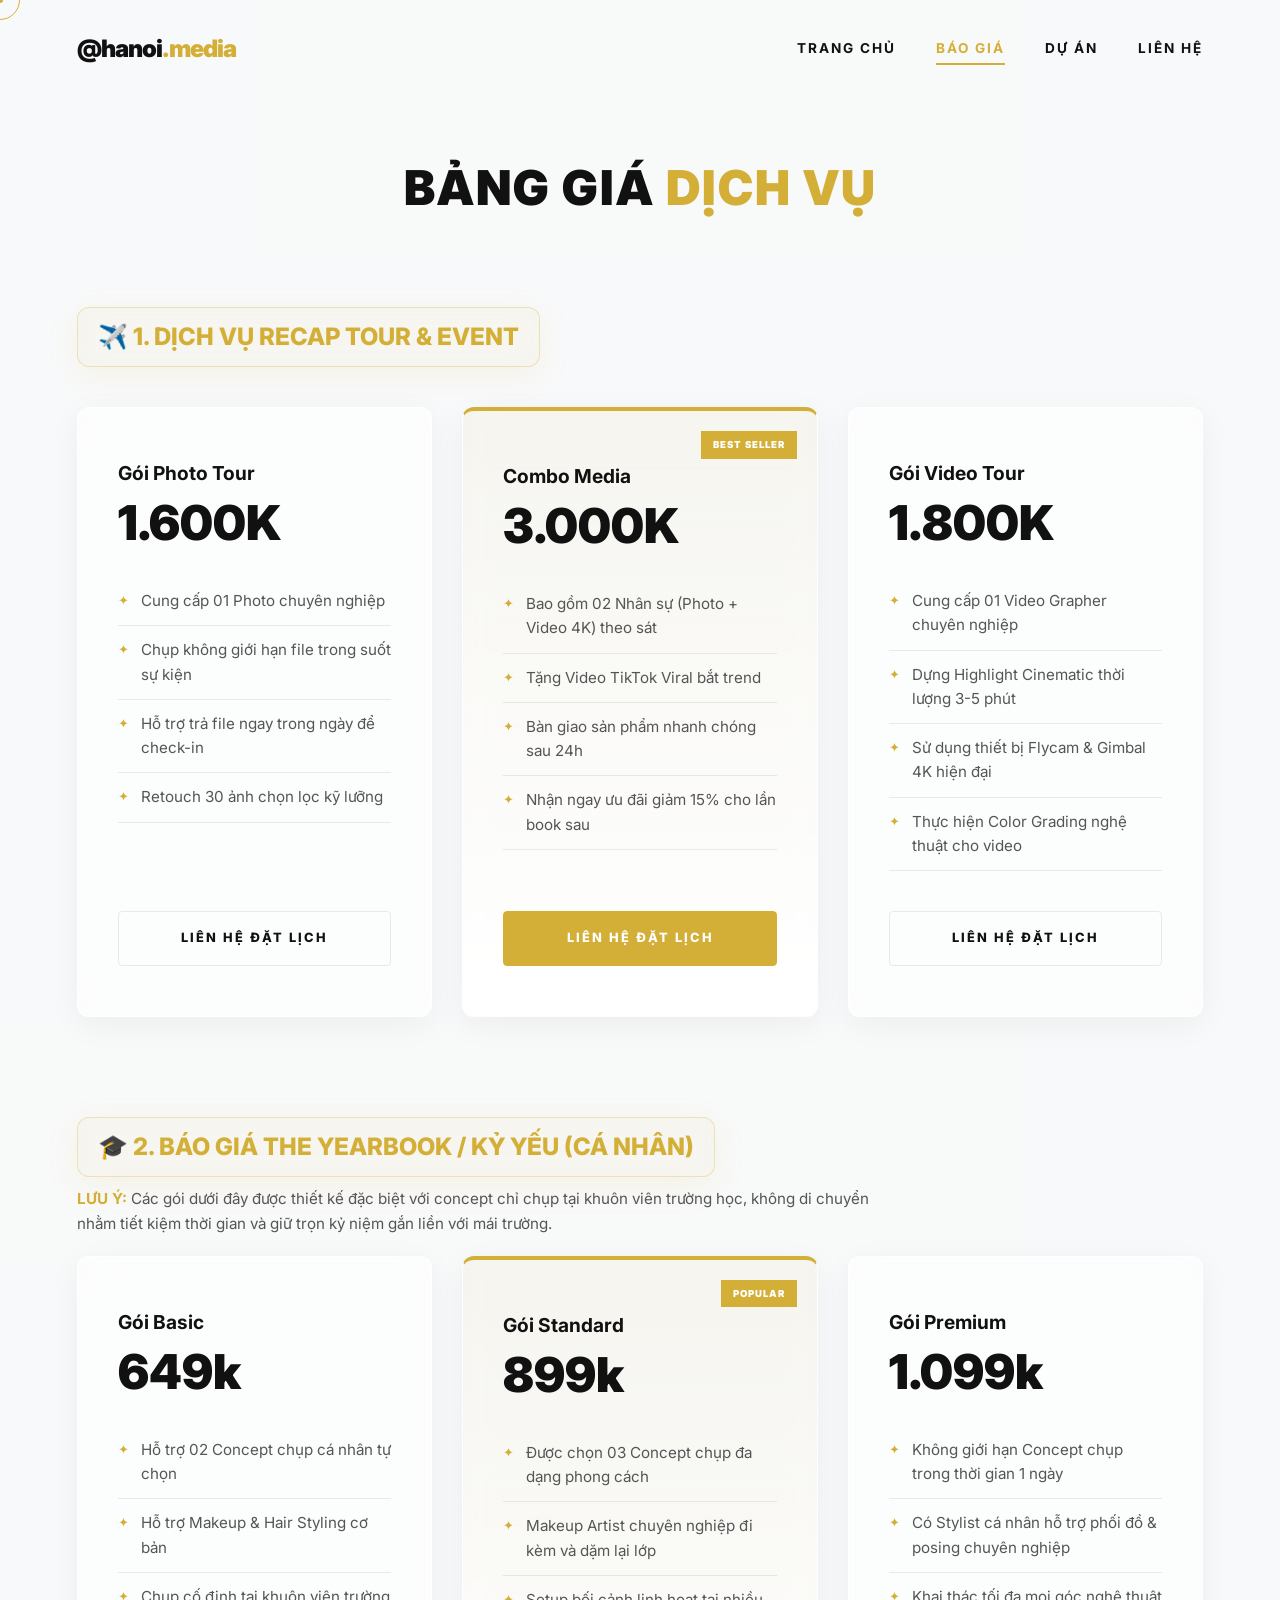
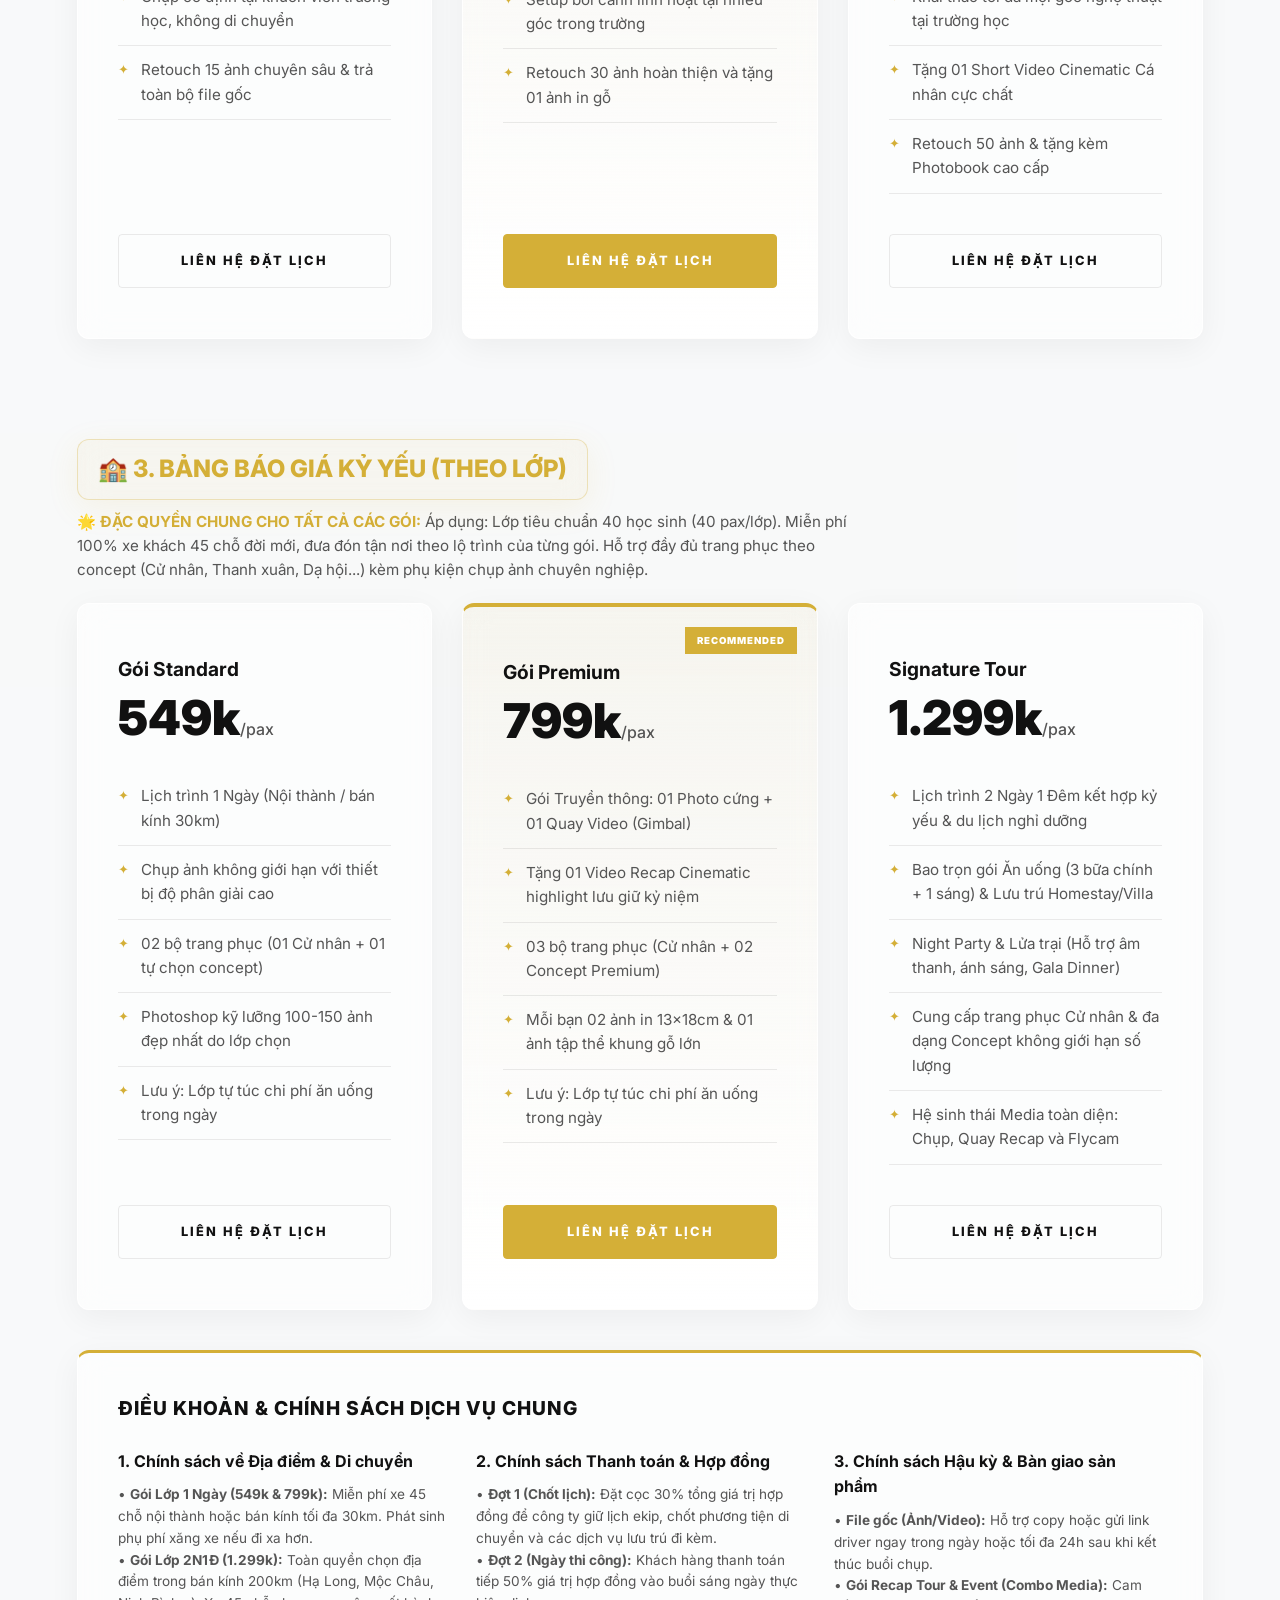
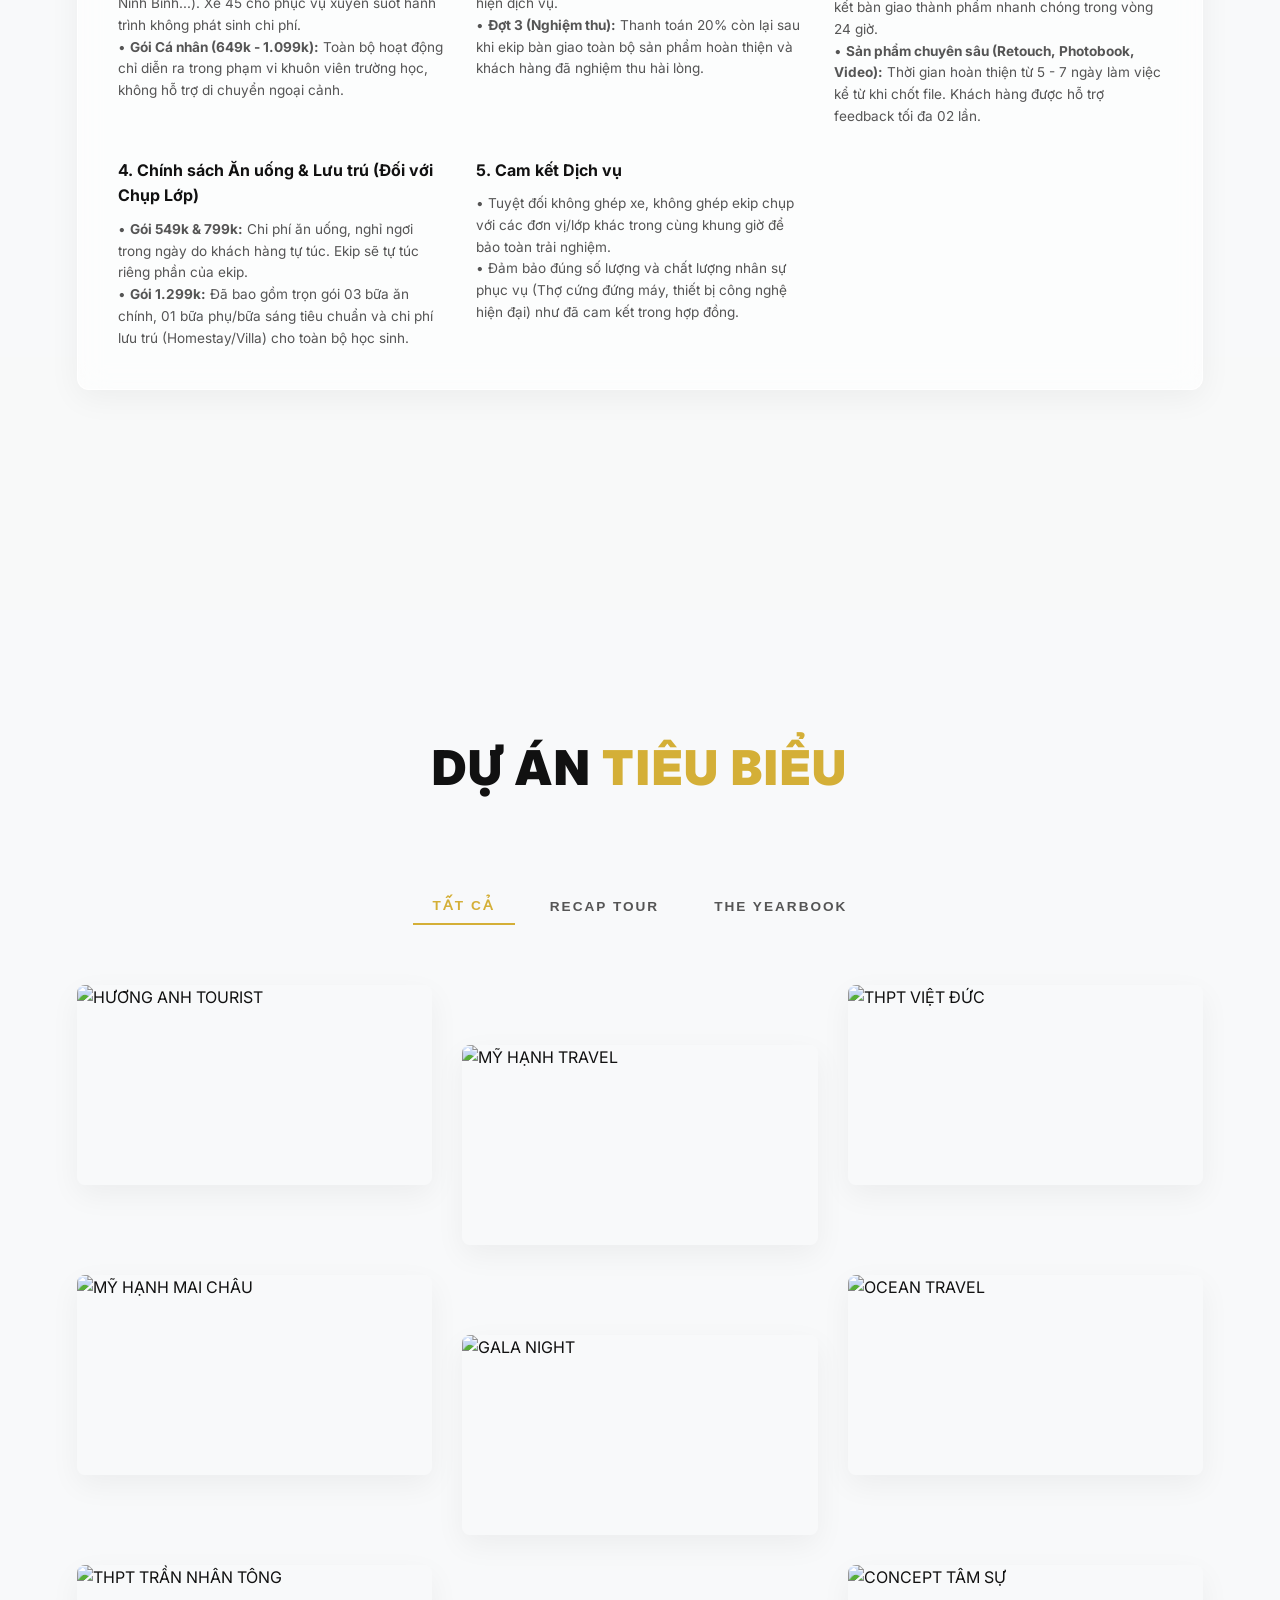
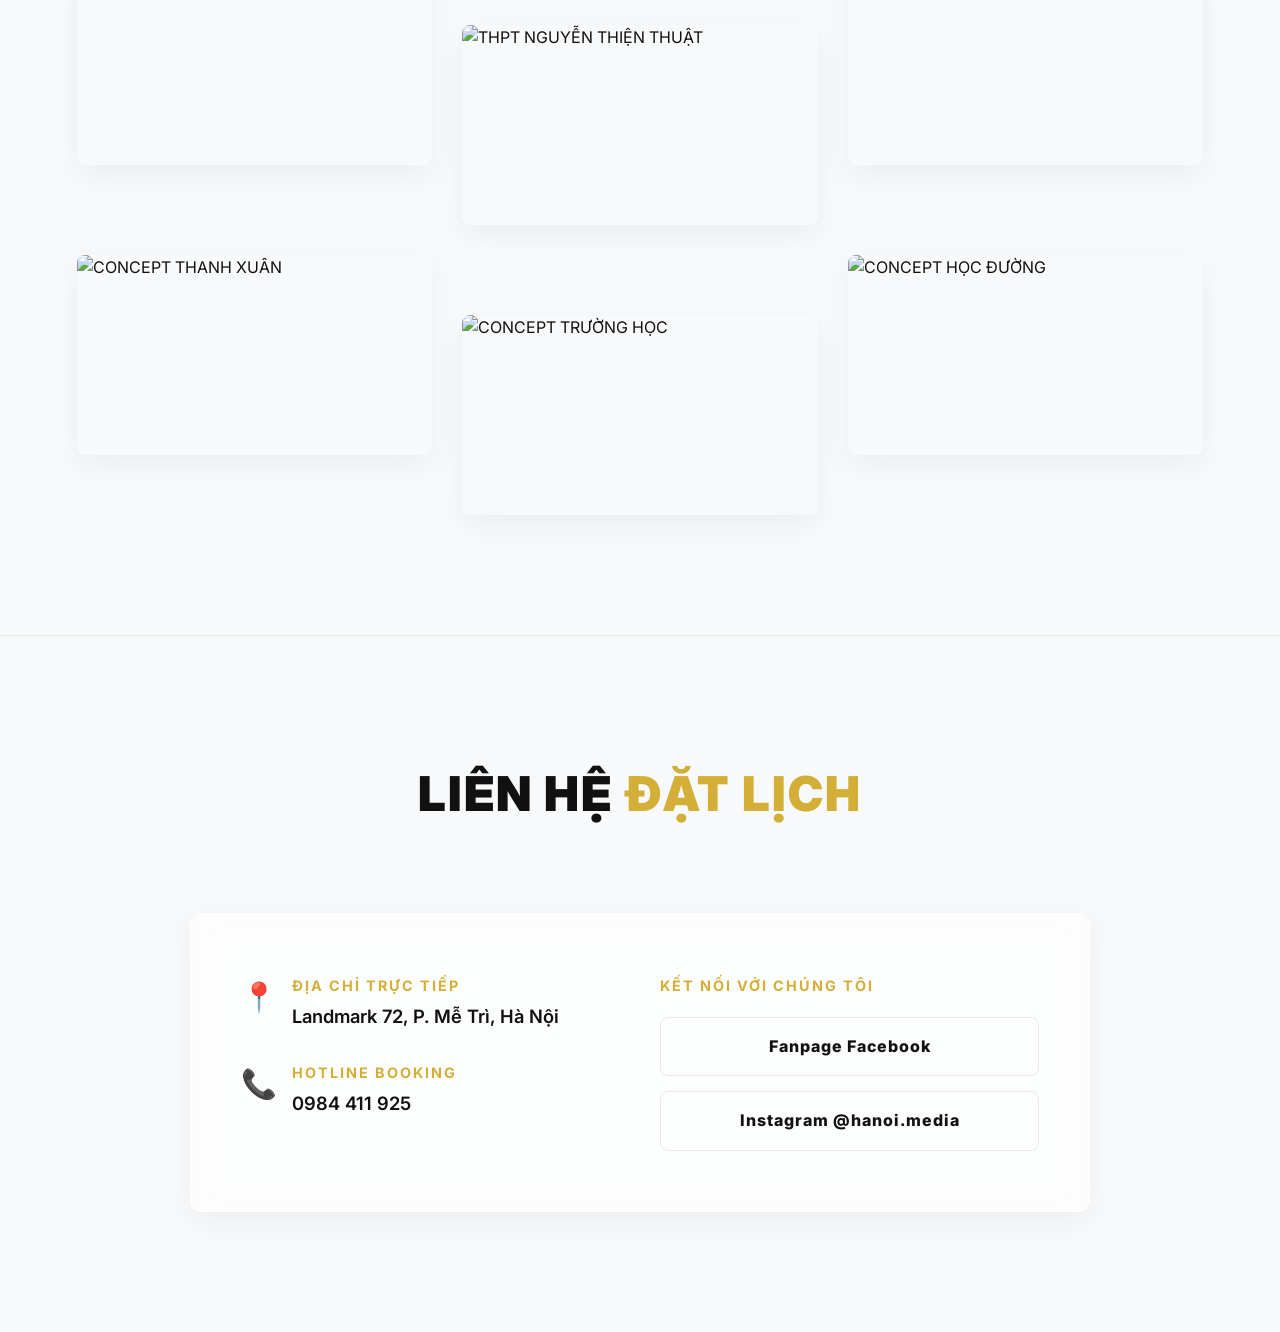
==== services.html @ 0a50f8c9 "Add files via upload" ====
<!DOCTYPE html>
<html lang="vi">
<head>
    <meta charset="UTF-8">
    <meta name="viewport" content="width=device-width, initial-scale=1.0">
    <title>Báo Giá & Dự Án | @hanoi.media</title>
    <link href="https://fonts.googleapis.com/css2?family=Inter:wght@300;400;500;700;900&display=swap" rel="stylesheet">
    <link rel="stylesheet" href="style.css">
</head>
<body class="light-theme">

    <div id="preloader"><div class="loader-text">@HANOI.MEDIA</div></div>
    <div id="cursor-dot"></div>
    <div id="cursor-ring"></div>
    <div id="progress-bar"></div>

    <!-- NAVBAR -->
    <nav id="navbar">
        <div class="logo"><a href="index.html" style="color:inherit;" class="interactable">@hanoi<span>.media</span></a></div>
        <div class="nav-links">
            <a href="index.html" class="interactable">TRANG CHỦ</a>
            <a href="#services" class="interactable active-link">BÁO GIÁ</a>
            <a href="#portfolio" class="interactable">DỰ ÁN</a>
            <a href="#contact" class="interactable">LIÊN HỆ</a>
        </div>
    </nav>

    <!-- PRICING SECTION -->
    <section id="services" class="section-padding" style="padding-top: 150px; background: url('https://lh3.googleusercontent.com/u/0/d/1BsdBzqNZnJ5BiRU5cm0ka_gjkbYQuosX') center/cover fixed;">
        <div class="hero-overlay"></div>
        
        <div class="section-header reveal-target" style="position: relative; z-index: 2;">
            <h2 class="section-title">BẢNG GIÁ <span>DỊCH VỤ</span></h2>
        </div>

        <!-- 1. GÓI RECAP TOUR -->
        <div class="pricing-group" style="position: relative; z-index: 2;">
            <h3 class="group-heading reveal-target glass-backdrop-gold" style="padding: 10px 20px;">✈️ 1. DỊCH VỤ RECAP TOUR & EVENT</h3>
            <div class="pricing-grid">
                <div class="p-card reveal-target interactable-card glass-backdrop">
                    <h4 class="p-name">Gói Photo Tour</h4>
                    <div class="p-price">1.600K</div>
                    <ul class="p-features">
                        <li>Cung cấp 01 Photo chuyên nghiệp</li>
                        <li>Chụp không giới hạn file trong suốt sự kiện</li>
                        <li>Hỗ trợ trả file ngay trong ngày để check-in</li>
                        <li>Retouch 30 ảnh chọn lọc kỹ lưỡng</li>
                    </ul>
                    <a href="#contact" class="btn-card interactable">LIÊN HỆ ĐẶT LỊCH</a>
                </div>
                <div class="p-card featured reveal-target interactable-card glass-backdrop">
                    <span class="p-badge">BEST SELLER</span>
                    <h4 class="p-name">Combo Media</h4>
                    <div class="p-price">3.000K</div>
                    <ul class="p-features">
                        <li>Bao gồm 02 Nhân sự (Photo + Video 4K) theo sát</li>
                        <li>Tặng Video TikTok Viral bắt trend</li>
                        <li>Bàn giao sản phẩm nhanh chóng sau 24h</li>
                        <li>Nhận ngay ưu đãi giảm 15% cho lần book sau</li>
                    </ul>
                    <a href="#contact" class="btn-card gold interactable">LIÊN HỆ ĐẶT LỊCH</a>
                </div>
                <div class="p-card reveal-target interactable-card glass-backdrop">
                    <h4 class="p-name">Gói Video Tour</h4>
                    <div class="p-price">1.800K</div>
                    <ul class="p-features">
                        <li>Cung cấp 01 Video Grapher chuyên nghiệp</li>
                        <li>Dựng Highlight Cinematic thời lượng 3-5 phút</li>
                        <li>Sử dụng thiết bị Flycam & Gimbal 4K hiện đại</li>
                        <li>Thực hiện Color Grading nghệ thuật cho video</li>
                    </ul>
                    <a href="#contact" class="btn-card interactable">LIÊN HỆ ĐẶT LỊCH</a>
                </div>
            </div>
        </div>

        <!-- 2. GÓI KỶ YẾU CÁ NHÂN -->
        <div class="pricing-group" style="position: relative; z-index: 2;">
            <div class="reveal-target" style="margin-bottom: 20px;">
                <h3 class="group-heading glass-backdrop-gold" style="padding: 10px 20px; margin-bottom: 10px;">🎓 2. BÁO GIÁ THE YEARBOOK / KỶ YẾU (CÁ NHÂN)</h3>
                <p style="color: var(--text-muted); font-size: 0.95rem; line-height: 1.6; max-width: 800px;">
                    <strong style="color: var(--gold);">LƯU Ý:</strong> Các gói dưới đây được thiết kế đặc biệt với concept chỉ chụp tại khuôn viên trường học, không di chuyển nhằm tiết kiệm thời gian và giữ trọn kỷ niệm gắn liền với mái trường.
                </p>
            </div>
            <div class="pricing-grid">
                <div class="p-card reveal-target interactable-card glass-backdrop">
                    <h4 class="p-name">Gói Basic</h4>
                    <div class="p-price">649k</div>
                    <ul class="p-features">
                        <li>Hỗ trợ 02 Concept chụp cá nhân tự chọn</li>
                        <li>Hỗ trợ Makeup & Hair Styling cơ bản</li>
                        <li>Chụp cố định tại khuôn viên trường học, không di chuyển</li>
                        <li>Retouch 15 ảnh chuyên sâu & trả toàn bộ file gốc</li>
                    </ul>
                    <a href="#contact" class="btn-card interactable">LIÊN HỆ ĐẶT LỊCH</a>
                </div>
                <div class="p-card featured reveal-target interactable-card glass-backdrop">
                    <span class="p-badge">POPULAR</span>
                    <h4 class="p-name">Gói Standard</h4>
                    <div class="p-price">899k</div>
                    <ul class="p-features">
                        <li>Được chọn 03 Concept chụp đa dạng phong cách</li>
                        <li>Makeup Artist chuyên nghiệp đi kèm và dặm lại lớp</li>
                        <li>Setup bối cảnh linh hoạt tại nhiều góc trong trường</li>
                        <li>Retouch 30 ảnh hoàn thiện và tặng 01 ảnh in gỗ</li>
                    </ul>
                    <a href="#contact" class="btn-card gold interactable">LIÊN HỆ ĐẶT LỊCH</a>
                </div>
                <div class="p-card reveal-target interactable-card glass-backdrop">
                    <h4 class="p-name">Gói Premium</h4>
                    <div class="p-price">1.099k</div>
                    <ul class="p-features">
                        <li>Không giới hạn Concept chụp trong thời gian 1 ngày</li>
                        <li>Có Stylist cá nhân hỗ trợ phối đồ & posing chuyên nghiệp</li>
                        <li>Khai thác tối đa mọi góc nghệ thuật tại trường học</li>
                        <li>Tặng 01 Short Video Cinematic Cá nhân cực chất</li>
                        <li>Retouch 50 ảnh & tặng kèm Photobook cao cấp</li>
                    </ul>
                    <a href="#contact" class="btn-card interactable">LIÊN HỆ ĐẶT LỊCH</a>
                </div>
            </div>
        </div>

        <!-- 3. GÓI KỶ YẾU THEO LỚP -->
        <div class="pricing-group" style="position: relative; z-index: 2;">
            <div class="reveal-target" style="margin-bottom: 20px;">
                <h3 class="group-heading glass-backdrop-gold" style="padding: 10px 20px; margin-bottom: 10px;">🏫 3. BẢNG BÁO GIÁ KỶ YẾU (THEO LỚP)</h3>
                <p style="color: var(--text-muted); font-size: 0.95rem; line-height: 1.6; max-width: 800px;">
                    <strong style="color: var(--gold);">🌟 ĐẶC QUYỀN CHUNG CHO TẤT CẢ CÁC GÓI:</strong> Áp dụng: Lớp tiêu chuẩn 40 học sinh (40 pax/lớp). Miễn phí 100% xe khách 45 chỗ đời mới, đưa đón tận nơi theo lộ trình của từng gói. Hỗ trợ đầy đủ trang phục theo concept (Cử nhân, Thanh xuân, Dạ hội...) kèm phụ kiện chụp ảnh chuyên nghiệp.
                </p>
            </div>
            
            <div class="pricing-grid">
                <div class="p-card reveal-target interactable-card glass-backdrop">
                    <h4 class="p-name">Gói Standard</h4>
                    <div class="p-price">549k<span>/pax</span></div>
                    <ul class="p-features">
                        <li>Lịch trình 1 Ngày (Nội thành / bán kính 30km)</li>
                        <li>Chụp ảnh không giới hạn với thiết bị độ phân giải cao</li>
                        <li>02 bộ trang phục (01 Cử nhân + 01 tự chọn concept)</li>
                        <li>Photoshop kỹ lưỡng 100-150 ảnh đẹp nhất do lớp chọn</li>
                        <li>Lưu ý: Lớp tự túc chi phí ăn uống trong ngày</li>
                    </ul>
                    <a href="#contact" class="btn-card interactable">LIÊN HỆ ĐẶT LỊCH</a>
                </div>
                <div class="p-card featured reveal-target interactable-card glass-backdrop">
                    <span class="p-badge">RECOMMENDED</span>
                    <h4 class="p-name">Gói Premium</h4>
                    <div class="p-price">799k<span>/pax</span></div>
                    <ul class="p-features">
                        <li>Gói Truyền thông: 01 Photo cứng + 01 Quay Video (Gimbal)</li>
                        <li>Tặng 01 Video Recap Cinematic highlight lưu giữ kỷ niệm</li>
                        <li>03 bộ trang phục (Cử nhân + 02 Concept Premium)</li>
                        <li>Mỗi bạn 02 ảnh in 13x18cm & 01 ảnh tập thể khung gỗ lớn</li>
                        <li>Lưu ý: Lớp tự túc chi phí ăn uống trong ngày</li>
                    </ul>
                    <a href="#contact" class="btn-card gold interactable">LIÊN HỆ ĐẶT LỊCH</a>
                </div>
                <div class="p-card reveal-target interactable-card glass-backdrop">
                    <h4 class="p-name">Signature Tour</h4>
                    <div class="p-price">1.299k<span>/pax</span></div>
                    <ul class="p-features">
                        <li>Lịch trình 2 Ngày 1 Đêm kết hợp kỷ yếu & du lịch nghỉ dưỡng</li>
                        <li>Bao trọn gói Ăn uống (3 bữa chính + 1 sáng) & Lưu trú Homestay/Villa</li>
                        <li>Night Party & Lửa trại (Hỗ trợ âm thanh, ánh sáng, Gala Dinner)</li>
                        <li>Cung cấp trang phục Cử nhân & đa dạng Concept không giới hạn số lượng</li>
                        <li>Hệ sinh thái Media toàn diện: Chụp, Quay Recap và Flycam</li>
                    </ul>
                    <a href="#contact" class="btn-card interactable">LIÊN HỆ ĐẶT LỊCH</a>
                </div>
            </div>

            <!-- 5 ĐIỀU KHOẢN CHÍNH SÁCH CHUNG CHÍNH XÁC -->
            <div class="reveal-target glass-backdrop" style="margin-top: 40px; padding: 40px; border-top: 3px solid var(--gold);">
                <h4 style="color: var(--text-main); margin-bottom: 25px; font-size: 1.2rem; font-weight: 800; letter-spacing: 1px;">ĐIỀU KHOẢN & CHÍNH SÁCH DỊCH VỤ CHUNG</h4>
                <div style="display: grid; grid-template-columns: repeat(auto-fit, minmax(280px, 1fr)); gap: 30px;">
                    <div>
                        <h5 style="color: var(--text-main); margin-bottom: 10px; font-size: 1rem;">1. Chính sách về Địa điểm & Di chuyển</h5>
                        <p style="color: var(--text-muted); font-size: 0.85rem; line-height: 1.6;">
                            • <strong>Gói Lớp 1 Ngày (549k & 799k):</strong> Miễn phí xe 45 chỗ nội thành hoặc bán kính tối đa 30km. Phát sinh phụ phí xăng xe nếu đi xa hơn.<br>
                            • <strong>Gói Lớp 2N1Đ (1.299k):</strong> Toàn quyền chọn địa điểm trong bán kính 200km (Hạ Long, Mộc Châu, Ninh Bình...). Xe 45 chỗ phục vụ xuyên suốt hành trình không phát sinh chi phí.<br>
                            • <strong>Gói Cá nhân (649k - 1.099k):</strong> Toàn bộ hoạt động chỉ diễn ra trong phạm vi khuôn viên trường học, không hỗ trợ di chuyển ngoại cảnh.
                        </p>
                    </div>
                    <div>
                        <h5 style="color: var(--text-main); margin-bottom: 10px; font-size: 1rem;">2. Chính sách Thanh toán & Hợp đồng</h5>
                        <p style="color: var(--text-muted); font-size: 0.85rem; line-height: 1.6;">
                            • <strong>Đợt 1 (Chốt lịch):</strong> Đặt cọc 30% tổng giá trị hợp đồng để công ty giữ lịch ekip, chốt phương tiện di chuyển và các dịch vụ lưu trú đi kèm.<br>
                            • <strong>Đợt 2 (Ngày thi công):</strong> Khách hàng thanh toán tiếp 50% giá trị hợp đồng vào buổi sáng ngày thực hiện dịch vụ.<br>
                            • <strong>Đợt 3 (Nghiệm thu):</strong> Thanh toán 20% còn lại sau khi ekip bàn giao toàn bộ sản phẩm hoàn thiện và khách hàng đã nghiệm thu hài lòng.
                        </p>
                    </div>
                    <div>
                        <h5 style="color: var(--text-main); margin-bottom: 10px; font-size: 1rem;">3. Chính sách Hậu kỳ & Bàn giao sản phẩm</h5>
                        <p style="color: var(--text-muted); font-size: 0.85rem; line-height: 1.6;">
                            • <strong>File gốc (Ảnh/Video):</strong> Hỗ trợ copy hoặc gửi link driver ngay trong ngày hoặc tối đa 24h sau khi kết thúc buổi chụp.<br>
                            • <strong>Gói Recap Tour & Event (Combo Media):</strong> Cam kết bàn giao thành phẩm nhanh chóng trong vòng 24 giờ.<br>
                            • <strong>Sản phẩm chuyên sâu (Retouch, Photobook, Video):</strong> Thời gian hoàn thiện từ 5 - 7 ngày làm việc kể từ khi chốt file. Khách hàng được hỗ trợ feedback tối đa 02 lần.
                        </p>
                    </div>
                    <div>
                        <h5 style="color: var(--text-main); margin-bottom: 10px; font-size: 1rem;">4. Chính sách Ăn uống & Lưu trú (Đối với Chụp Lớp)</h5>
                        <p style="color: var(--text-muted); font-size: 0.85rem; line-height: 1.6;">
                            • <strong>Gói 549k & 799k:</strong> Chi phí ăn uống, nghỉ ngơi trong ngày do khách hàng tự túc. Ekip sẽ tự túc riêng phần của ekip.<br>
                            • <strong>Gói 1.299k:</strong> Đã bao gồm trọn gói 03 bữa ăn chính, 01 bữa phụ/bữa sáng tiêu chuẩn và chi phí lưu trú (Homestay/Villa) cho toàn bộ học sinh.
                        </p>
                    </div>
                    <div>
                        <h5 style="color: var(--text-main); margin-bottom: 10px; font-size: 1rem;">5. Cam kết Dịch vụ</h5>
                        <p style="color: var(--text-muted); font-size: 0.85rem; line-height: 1.6;">
                            • Tuyệt đối không ghép xe, không ghép ekip chụp với các đơn vị/lớp khác trong cùng khung giờ để bảo toàn trải nghiệm.<br>
                            • Đảm bảo đúng số lượng và chất lượng nhân sự phục vụ (Thợ cứng đứng máy, thiết bị công nghệ hiện đại) như đã cam kết trong hợp đồng.
                        </p>
                    </div>
                </div>
            </div>
        </div>
    </section>

    <!-- Kho Dự Án -->
    <section id="portfolio" class="section-padding" style="background: var(--bg-deep);">
        <div class="section-header reveal-target">
            <h2 class="section-title">DỰ ÁN <span>TIÊU BIỂU</span></h2>
        </div>
        
        <div class="portfolio-filters reveal-target">
            <button class="filter-btn active interactable" data-filter="all">TẤT CẢ</button>
            <button class="filter-btn interactable" data-filter="tour">RECAP TOUR</button>
            <button class="filter-btn interactable" data-filter="yearbook">THE YEARBOOK</button>
        </div>

        <div class="portfolio-grid">
            <!-- 12 ẢNH FULL MÀU 100% TỰ NHIÊN -->
            <div class="port-item tour reveal-target interactable-card"><img src="https://lh3.googleusercontent.com/u/0/d/1eHLk7X2sIbjV9aNWU6n1ELz2aLb2Y8mP" alt="HƯƠNG ANH TOURIST"></div>
            <div class="port-item yearbook reveal-target interactable-card"><img src="https://lh3.googleusercontent.com/u/0/d/1AKC8KPX5UDWj5Qa9kyHWvLqHAgIEK83l" alt="MỸ HẠNH TRAVEL"></div>
            <div class="port-item tour reveal-target interactable-card"><img src="https://lh3.googleusercontent.com/u/0/d/1Jy-L4CkHvp9bqhQ2Of9HNmbgdl6bjm8P" alt="THPT VIỆT ĐỨC"></div>
            
            <div class="port-item yearbook reveal-target interactable-card"><img src="https://lh3.googleusercontent.com/u/0/d/1canI-CeNrh--Mrw6FKueoieD4UHP5dnY" alt="MỸ HẠNH MAI CHÂU"></div>
            <div class="port-item tour reveal-target interactable-card"><img src="https://lh3.googleusercontent.com/u/0/d/1dDtIpp7VzwrKSGVoWqXr4eqRWM88tLjs" alt="GALA NIGHT"></div>
            <div class="port-item yearbook reveal-target interactable-card"><img src="https://lh3.googleusercontent.com/u/0/d/16lwtqFBTvGqq4s1b2KLaitCBO47tPD39" alt="OCEAN TRAVEL"></div>
            
            <div class="port-item tour reveal-target interactable-card"><img src="https://lh3.googleusercontent.com/u/0/d/1CTvPVQ7ui_wI3o9RA6NrAGW8ye1YFXd-" alt="THPT TRẦN NHÂN TÔNG"></div>
            <div class="port-item yearbook reveal-target interactable-card"><img src="https://lh3.googleusercontent.com/u/0/d/1Taag565MYCa7VeaSC_r4JTfPnUTY8i3T" alt="THPT NGUYỄN THIỆN THUẬT"></div>
            <div class="port-item tour reveal-target interactable-card"><img src="https://lh3.googleusercontent.com/u/0/d/1iZ8Eapy8Qrxf8_vXnwaojyFQ-ue3SX5X" alt="CONCEPT TÂM SỰ"></div>
            
            <div class="port-item yearbook reveal-target interactable-card"><img src="https://lh3.googleusercontent.com/u/0/d/1IGKuuWVN4yeuqmdhIUcPNxCHN67d6FCC" alt="CONCEPT THANH XUÂN"></div>
            <div class="port-item tour reveal-target interactable-card"><img src="https://lh3.googleusercontent.com/u/0/d/1aTgAviMYbggUosETEvZ0vaogzpGgAjyP" alt="CONCEPT TRƯỜNG HỌC"></div>
            <div class="port-item yearbook reveal-target interactable-card"><img src="https://lh3.googleusercontent.com/u/0/d/1 Cane_ehgk_rayLbvwDGMcF58iqHTqDdMcG78" alt="CONCEPT HỌC ĐƯỜNG"></div>
        </div>
    </section>

    <!-- CONTACT SECTION -->
    <section id="contact" class="section-padding" style="background: var(--bg-deep); border-top: 1px solid var(--border-glass);">
        <div class="section-header reveal-target">
            <h2 class="section-title">LIÊN HỆ <span>ĐẶT LỊCH</span></h2>
        </div>
        
        <div class="contact-container reveal-target interactable-card glass-backdrop">
            <div class="contact-info">
                <div class="info-item">
                    <span class="info-icon">📍</span>
                    <div>
                        <h4>ĐỊA CHỈ TRỰC TIẾP</h4>
                        <p>Landmark 72, P. Mễ Trì, Hà Nội</p>
                    </div>
                </div>
                <div class="info-item">
                    <span class="info-icon">📞</span>
                    <div>
                        <h4>HOTLINE BOOKING</h4>
                        <p><a href="tel:0984411925" style="color: inherit;">0984 411 925</a></p>
                    </div>
                </div>
            </div>
            
            <div class="contact-socials">
                <h4>KẾT NỐI VỚI CHÚNG TÔI</h4>
                <div class="social-buttons">
                    <a href="https://www.facebook.com/HaNoii.Media/" target="_blank" class="social-btn interactable">Fanpage Facebook</a>
                    <a href="https://www.instagram.com/hanoi.media/" target="_blank" class="social-btn interactable">Instagram @hanoi.media</a>
                </div>
            </div>
        </div>
    </section>

    <script src="script.js"></script>
</body>
</html>
---- style.css ----
/* =========================================
   1. HỆ THỐNG BIẾN SỐ (CSS VARIABLES)
========================================= */
:root {
    /* DEFAULT (DARK THEME - ÁP DỤNG TRANG CHỦ) */
    --bg-deep: #030303;
    --bg-card: rgba(255, 255, 255, 0.03);
    --border-glass: #D4AF37;
    --gold: #D4AF37;
    --gold-glow: rgba(212, 175, 55, 0.15);
    --text-main: #ffffff;
    --text-muted: #888888;
    --transition: all 0.6s cubic-bezier(0.25, 1, 0.5, 1);

    --nav-bg: rgba(3, 3, 3, 0.8);
    --nav-shadow: none;

    --hero-grad-1: rgba(3, 3, 3, 0.1);
    --hero-grad-2: rgba(3, 3, 3, 0.6);
    --hero-grad-3: #030303;

    --btn-text-color: #030303;

    --glass-bg: rgba(255, 255, 255, 0.03);
    --glass-border: rgba(255, 255, 255, 0.08);
    --glass-shadow: 0 8px 32px 0 rgba(0, 0, 0, 0.5);

    --glass-gold-bg: rgba(212, 175, 55, 0.02);
    --glass-gold-border: rgba(212, 175, 55, 0.15);
    --glass-gold-shadow: 0 8px 32px 0 rgba(0, 0, 0, 0.5);

    --card-hover-bg: rgba(255, 215, 0, 0.02);
    --card-hover-shadow: 0 20px 40px rgba(212, 175, 55, 0.05);
    --card-feat-grad: linear-gradient(180deg, rgba(212, 175, 55, 0.05) 0%, rgba(0,0,0,0) 100%);
    
    --feedback-hover-shadow: none;
    --overlay-bg: rgba(3, 3, 3, 0.85);
}

/* OVERRIDE (LIGHT THEME - ÁP DỤNG TRANG DỊCH VỤ) */
body.light-theme {
    --bg-deep: #f8f9fa;
    --bg-card: #ffffff;
    --border-glass: rgba(0, 0, 0, 0.08);
    --text-main: #111111;
    --text-muted: #555555;

    --nav-bg: rgba(255, 255, 255, 0.95);
    --nav-shadow: 0 4px 10px rgba(0,0,0,0.03);

    --hero-grad-1: rgba(248, 249, 250, 0.1);
    --hero-grad-2: rgba(248, 249, 250, 0.7);
    --hero-grad-3: #f8f9fa;

    --btn-text-color: #ffffff;

    --glass-bg: rgba(255, 255, 255, 0.6);
    --glass-border: rgba(255, 255, 255, 0.8);
    --glass-shadow: 0 8px 32px 0 rgba(0, 0, 0, 0.05);

    --glass-gold-bg: rgba(212, 175, 55, 0.05);
    --glass-gold-border: rgba(212, 175, 55, 0.3);
    --glass-gold-shadow: 0 8px 32px 0 rgba(212, 175, 55, 0.1);

    --card-hover-bg: rgba(255, 255, 255, 0.9);
    --card-hover-shadow: 0 20px 40px rgba(0, 0, 0, 0.08);
    --card-feat-grad: linear-gradient(180deg, rgba(212, 175, 55, 0.05) 0%, rgba(255,255,255,1) 100%);
    
    --feedback-hover-shadow: 0 20px 40px rgba(0,0,0,0.08);
    --overlay-bg: rgba(248, 249, 250, 0.85);
}

/* =========================================
   2. GLOBAL SETUP & CURSOR
========================================= */
* { margin: 0; padding: 0; box-sizing: border-box; cursor: none !important; }
body { font-family: 'Inter', sans-serif; background: var(--bg-deep); color: var(--text-main); line-height: 1.6; overflow-x: hidden; }
html { scroll-behavior: smooth; }
a { text-decoration: none; }

#cursor-dot { position: fixed; top: 0; left: 0; width: 6px; height: 6px; background: var(--gold); border-radius: 50%; pointer-events: none; transform: translate(-50%, -50%); z-index: 9999; }
#cursor-ring { position: fixed; top: 0; left: 0; width: 40px; height: 40px; border: 1px solid var(--gold); border-radius: 50%; pointer-events: none; transform: translate(-50%, -50%); z-index: 9998; transition: width 0.3s, height 0.3s, background 0.3s, border-color 0.3s; }
.hovering #cursor-ring { width: 80px; height: 80px; background: var(--gold-glow); border-color: transparent; }

#preloader { position: fixed; inset: 0; background: var(--bg-deep); z-index: 10000; display: flex; justify-content: center; align-items: center; transition: opacity 0.8s ease, visibility 0.8s; }
.loader-text { font-size: 2.5rem; font-weight: 900; letter-spacing: 10px; color: var(--text-muted); position: relative; overflow: hidden; }
.loader-text::after { content: '@HANOI.MEDIA'; position: absolute; top: 0; left: 0; color: var(--gold); width: 100%; height: 100%; border-right: 2px solid var(--gold); animation: typing 1.5s steps(12) forwards, blink 0.5s infinite; overflow: hidden; }
@keyframes typing { 0% { width: 0; } 100% { width: 100%; } }
@keyframes blink { 50% { border-color: transparent; } }

#progress-bar { position: fixed; top: 0; left: 0; height: 3px; background: var(--gold); z-index: 2000; width: 0%; transition: width 0.1s; }

/* =========================================
   3. NAVBAR
========================================= */
nav { position: fixed; top: 0; width: 100%; padding: 30px 6%; display: flex; justify-content: space-between; align-items: center; z-index: 1000; transition: var(--transition); }
nav.scrolled { padding: 15px 6%; background: var(--nav-bg); backdrop-filter: blur(20px); border-bottom: 1px solid var(--border-glass); box-shadow: var(--nav-shadow); }
.logo { font-size: 1.5rem; font-weight: 900; letter-spacing: -1px; color: var(--text-main); }
.logo span { color: var(--gold); }

.nav-links { display: flex; gap: 40px; margin-left: auto; }
.nav-links a { color: var(--text-main); font-size: 0.85rem; font-weight: 700; letter-spacing: 2px; transition: 0.3s; position: relative; }
.nav-links a::after { content: ''; position: absolute; bottom: -5px; left: 0; width: 0%; height: 2px; background: var(--gold); transition: 0.3s; }
.nav-links a:hover::after, .nav-links a.active-link::after { width: 100%; }
.nav-links a:hover, .nav-links a.active-link { color: var(--gold); }

/* =========================================
   4. HERO SECTION
========================================= */
.hero { min-height: 100vh; padding: 120px 6% 60px; display: flex; align-items: center; position: relative; background-image: url('https://lh3.googleusercontent.com/u/0/d/1BsdBzqNZnJ5BiRU5cm0ka_gjkbYQuosX'); background-size: cover; background-position: center; background-repeat: no-repeat; background-attachment: fixed; }
.hero::after { content: ''; position: absolute; inset: 0; background: linear-gradient(to bottom, var(--hero-grad-1) 0%, var(--hero-grad-2) 60%, var(--hero-grad-3) 100%); z-index: 1; pointer-events: none; }
.hero-grid { display: grid; grid-template-columns: 1fr 1.1fr; gap: 80px; width: 100%; max-width: 1400px; margin: 0 auto; align-items: center; position: relative; z-index: 2; }
.hero-content { opacity: 0; transform: translateY(40px); transition: 1s ease 0.2s forwards; }
.tagline { color: var(--gold); font-size: 0.8rem; font-weight: 900; letter-spacing: 5px; display: block; margin-bottom: 20px; }
.hero-title { font-size: clamp(3rem, 6vw, 5rem); font-weight: 900; line-height: 1.1; margin-bottom: 30px; color: var(--text-main); }
.hero-title span { -webkit-text-stroke: 1px var(--gold); color: transparent; }
.hero-desc { font-size: 1.1rem; color: var(--text-muted); max-width: 500px; margin-bottom: 40px; font-weight: 400; }
.hero-tags span { display: inline-block; padding: 8px 16px; border: 1px solid var(--border-glass); border-radius: 30px; font-size: 0.7rem; color: var(--gold); margin-right: 10px; margin-bottom: 10px; background: rgba(255,255,255,0.05); }

.btn-primary { display: inline-flex; align-items: center; justify-content: center; padding: 18px 40px; background: var(--text-main); color: var(--btn-text-color); font-weight: 900; font-size: 0.85rem; letter-spacing: 2px; transition: var(--transition); border-radius: 4px; }
.btn-primary:hover { background: var(--gold); color: var(--btn-text-color); transform: translateY(-5px); box-shadow: 0 10px 20px rgba(212, 175, 55, 0.3); }

.hero-visual { position: relative; width: 100%; opacity: 0; transform: scale(0.95); transition: 1s ease 0.4s forwards; }
.visual-frame { position: relative; aspect-ratio: 16/9; padding: 15px; background: var(--bg-card); border: 1px solid var(--border-glass); border-radius: 4px; box-shadow: 0 20px 40px rgba(0,0,0,0.05); }
.slider { width: 100%; height: 100%; position: relative; overflow: hidden; border-radius: 2px; }
.slide { position: absolute; inset: 0; width: 100%; height: 100%; object-fit: cover; opacity: 0; transition: 1.5s ease-in-out; }
.slide.active { opacity: 1; transform: scale(1.05); }
.visual-badge { position: absolute; bottom: -20px; right: 30px; background: var(--gold); color: #fff; padding: 15px 25px; font-weight: 900; font-size: 0.75rem; letter-spacing: 2px; box-shadow: 0 10px 20px rgba(212, 175, 55, 0.3); }

.hero-overlay { position: absolute; inset: 0; background: var(--overlay-bg); z-index: 1; }

/* =========================================
   5. GLASSMORPHISM CLASSES
========================================= */
.glass-backdrop { background: var(--glass-bg); backdrop-filter: blur(15px); -webkit-backdrop-filter: blur(15px); border: 1px solid var(--glass-border); box-shadow: var(--glass-shadow); border-radius: 12px; }
.glass-backdrop-gold { background: var(--glass-gold-bg); backdrop-filter: blur(15px); -webkit-backdrop-filter: blur(15px); border: 1px solid var(--glass-gold-border); box-shadow: var(--glass-gold-shadow); border-radius: 12px; }

/* =========================================
   6. PRICING SECTION
========================================= */
.section-padding { padding: 120px 6%; position: relative; }
.section-header { margin-bottom: 80px; text-align: center; }
.section-title { font-size: clamp(2rem, 4vw, 3rem); font-weight: 900; text-transform: uppercase; letter-spacing: 2px; color: var(--text-main); }
.section-title span { color: var(--gold); }
.pricing-group { margin-bottom: 100px; }
.group-heading { font-size: 1.5rem; font-weight: 800; color: var(--gold); margin-bottom: 40px; display: inline-block; }
.pricing-grid { display: grid; grid-template-columns: repeat(auto-fit, minmax(320px, 1fr)); gap: 30px; }

.p-card { display: flex; flex-direction: column; transition: var(--transition); position: relative; transform: translateY(50px); opacity: 0; padding: 50px 40px; }
.p-card.is-visible { transform: translateY(0); opacity: 1; }
.p-card:hover { border-color: var(--gold); background: var(--card-hover-bg); transform: translateY(-10px); box-shadow: var(--card-hover-shadow); }
.p-card.featured { border-top: 4px solid var(--gold); background: var(--card-feat-grad); }

.p-badge { position: absolute; top: 20px; right: 20px; background: var(--gold); color: #fff; font-size: 0.6rem; font-weight: 900; padding: 6px 12px; letter-spacing: 1px; }
.p-name { font-size: 1.2rem; font-weight: 700; margin-bottom: 10px; color: var(--text-main); }
.p-price { font-size: 3rem; font-weight: 900; margin-bottom: 30px; line-height: 1; color: var(--text-main); }
.p-price span { font-size: 1rem; color: var(--text-muted); font-weight: 500; }

.p-features { list-style: none; margin-bottom: 40px; flex-grow: 1; }
.p-features li { padding: 12px 0; border-bottom: 1px solid var(--border-glass); font-size: 0.95rem; color: var(--text-muted); display: flex; align-items: flex-start; }
.p-features li::before { content: "✦"; color: var(--gold); margin-right: 12px; font-size: 0.8rem; margin-top: 2px; }

.btn-card { display: block; width: 100%; text-align: center; padding: 16px; border: 1px solid var(--border-glass); color: var(--text-main); font-weight: 800; font-size: 0.8rem; letter-spacing: 2px; transition: var(--transition); border-radius: 4px; }
.btn-card.gold { background: var(--gold); border-color: var(--gold); color: var(--btn-text-color); }
.p-card:hover .btn-card:not(.gold) { border-color: var(--gold); color: var(--gold); background: transparent; }

/* =========================================
   7. PORTFOLIO SECTION (FULL MÀU TỰ NHIÊN)
========================================= */
.portfolio-filters { display: flex; justify-content: center; flex-wrap: wrap; gap: 15px; margin-bottom: 60px; }
.filter-btn { background: none; border: none; color: var(--text-muted); font-size: 0.85rem; font-weight: 800; letter-spacing: 2px; padding: 10px 20px; transition: 0.3s; }
.filter-btn.active { color: var(--gold); border-bottom: 2px solid var(--gold); }

.portfolio-grid { display: grid; grid-template-columns: repeat(3, 1fr); gap: 30px; }
.port-item { position: relative; aspect-ratio: 16/9; overflow: hidden; opacity: 0; transform: translateY(50px); transition: 0.8s ease; border-radius: 8px; box-shadow: 0 10px 30px rgba(0,0,0,0.05); }
.port-item.is-visible { opacity: 1; transform: translateY(0); }
.port-item.hide { display: none; }
.port-item img { width: 100%; height: 100%; object-fit: cover; transition: transform 1.2s ease; }
.port-item:hover img { transform: scale(1.08); }
@media (min-width: 993px) { .port-item:nth-child(3n + 2) { margin-top: 60px; } }

/* =========================================
   8. FEEDBACK SECTION
========================================= */
.feedback-grid { display: grid; grid-template-columns: repeat(auto-fit, minmax(350px, 1fr)); gap: 40px; }
.fb-card { padding: 50px; opacity: 0; transform: translateY(50px); transition: 0.8s; }
.fb-card.is-visible { opacity: 1; transform: translateY(0); }
.fb-card:hover { border-color: var(--gold); transform: translateY(-10px); box-shadow: var(--feedback-hover-shadow); }
.quote-icon { color: var(--gold); font-size: 3rem; line-height: 0; margin-bottom: 30px; display: block; font-family: serif; }
.fb-text { font-size: 1.1rem; color: var(--text-muted); line-height: 1.8; margin-bottom: 40px; font-style: italic; }
.fb-client { display: flex; align-items: center; gap: 20px; }
.fb-client img { width: 60px; height: 60px; border-radius: 50%; object-fit: cover; border: 2px solid var(--border-glass); }
.fb-info h4 { font-size: 1rem; font-weight: 800; color: var(--text-main); }
.fb-info span { font-size: 0.8rem; color: var(--gold); }

/* =========================================
   9. CONTACT SECTION (FOOTER)
========================================= */
.contact-container { display: grid; grid-template-columns: 1fr 1fr; gap: 40px; max-width: 900px; margin: 0 auto; padding: 60px 50px; }
.info-item { display: flex; align-items: flex-start; gap: 15px; margin-bottom: 30px; }
.info-icon { font-size: 1.8rem; }
.info-item h4 { font-size: 0.9rem; color: var(--gold); margin-bottom: 5px; letter-spacing: 2px; }
.info-item p { color: var(--text-main); font-size: 1.15rem; font-weight: 600; }
.contact-socials h4 { font-size: 0.9rem; color: var(--gold); margin-bottom: 20px; letter-spacing: 2px; }
.social-buttons { display: flex; flex-direction: column; gap: 15px; }
.social-btn { display: inline-block; padding: 16px 25px; border: 1px solid var(--border-glass); border-radius: 8px; color: var(--text-main); font-weight: 800; letter-spacing: 1px; text-align: center; transition: var(--transition); }
.social-btn:hover { background: var(--gold); border-color: var(--gold); color: var(--btn-text-color); transform: translateX(10px); }

/* =========================================
   10. RESPONSIVE DESIGN (MOBILE FIX)
========================================= */
@media (max-width: 1024px) {
    .hero-grid { grid-template-columns: 1fr; text-align: center; gap: 60px; }
    .hero-desc { margin: 0 auto 40px; }
    .hero-title { font-size: 3rem; }
    .portfolio-grid { grid-template-columns: 1fr; }
    .port-item:nth-child(3n + 2) { margin-top: 0; }
    
    nav { padding: 20px 5%; background: var(--nav-bg); box-shadow: var(--nav-shadow); }
    .nav-links { display: flex; gap: 15px; margin-left: auto; }
    .nav-links a { font-size: 0.65rem; letter-spacing: 1px; color: var(--text-main); }

    #cursor-dot, #cursor-ring { display: none; }
    * { cursor: auto !important; }

    .pricing-grid { display: flex; flex-wrap: nowrap; overflow-x: auto; scroll-snap-type: x mandatory; gap: 20px; padding-bottom: 40px; -ms-overflow-style: none; scrollbar-width: none; }
    .pricing-grid::-webkit-scrollbar { display: none; }
    .p-card { min-width: 85vw; scroll-snap-align: center; transform: translateY(0) !important; opacity: 1 !important; padding: 40px 25px; flex: 0 0 auto; }
    .p-card .btn-card:not(.gold) { border-color: var(--gold); color: var(--gold); }
    
    .contact-container { grid-template-columns: 1fr; padding: 40px 30px; gap: 30px; }
}
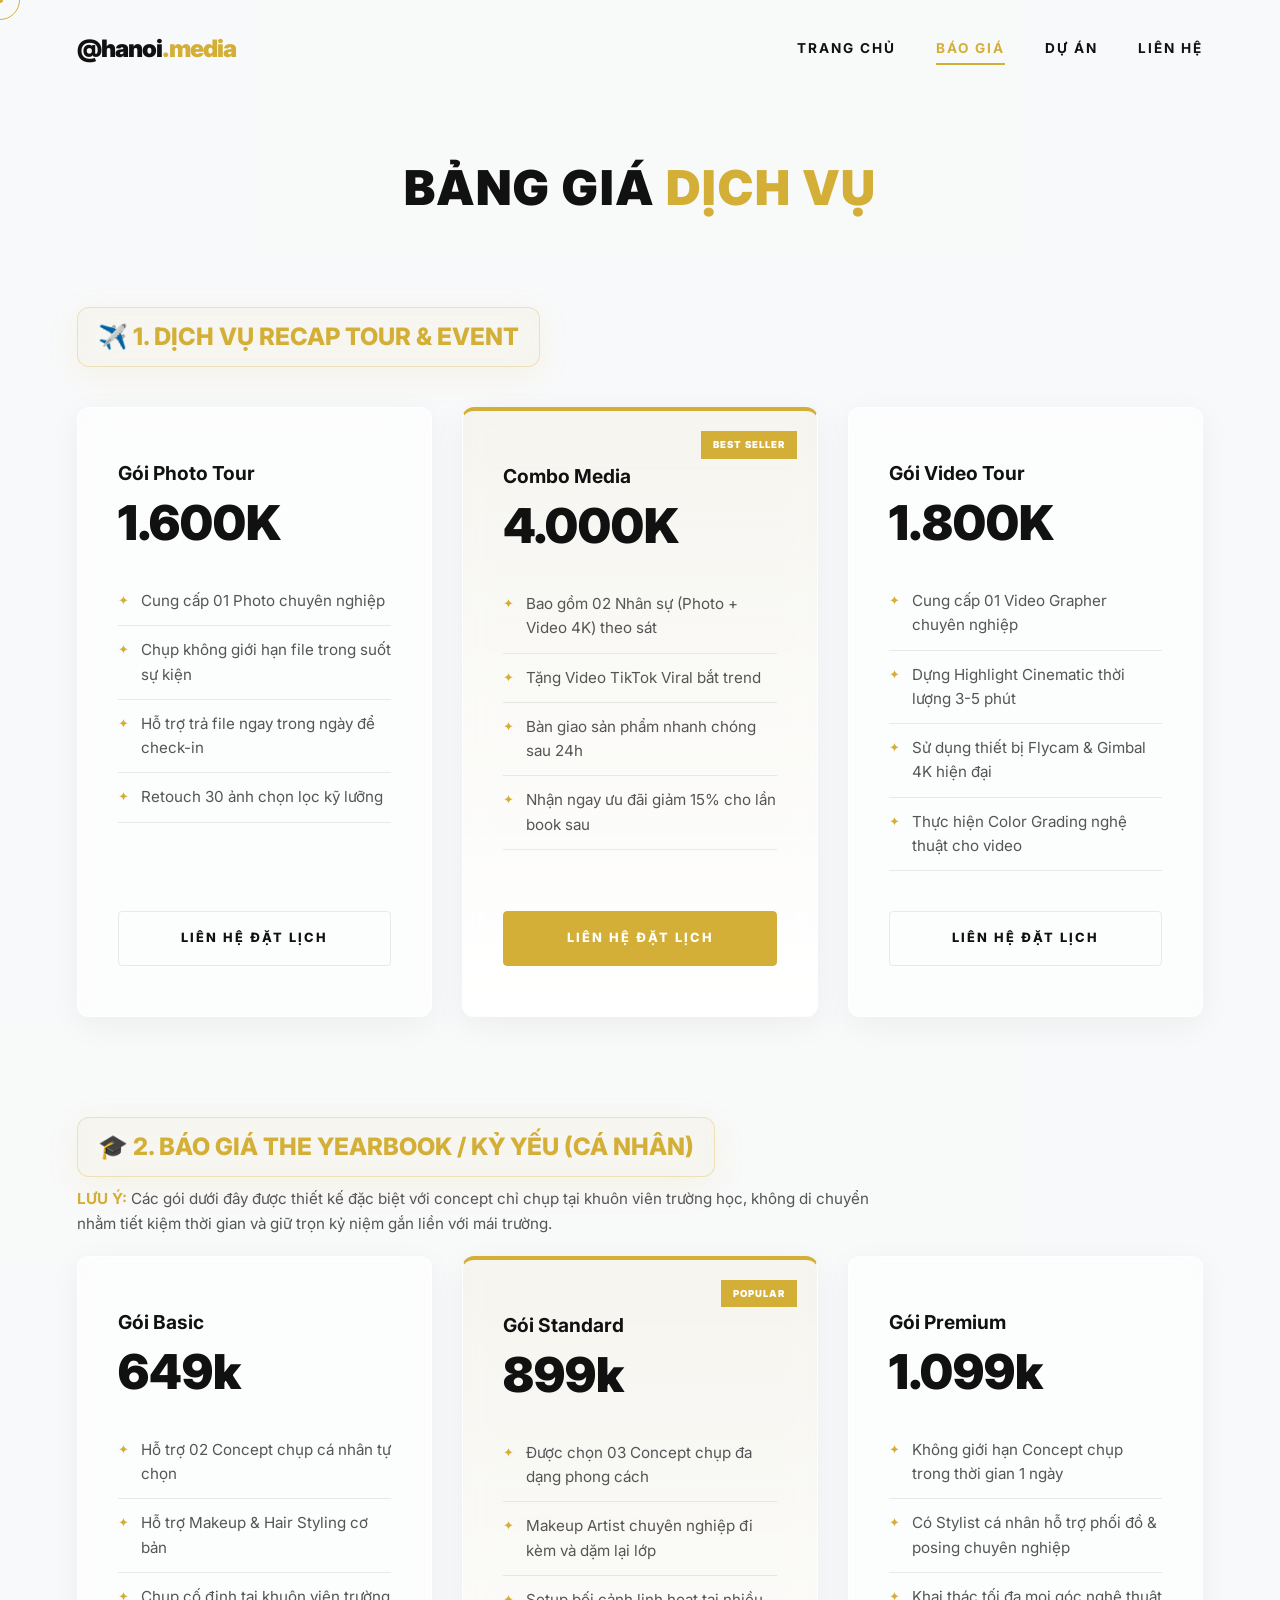
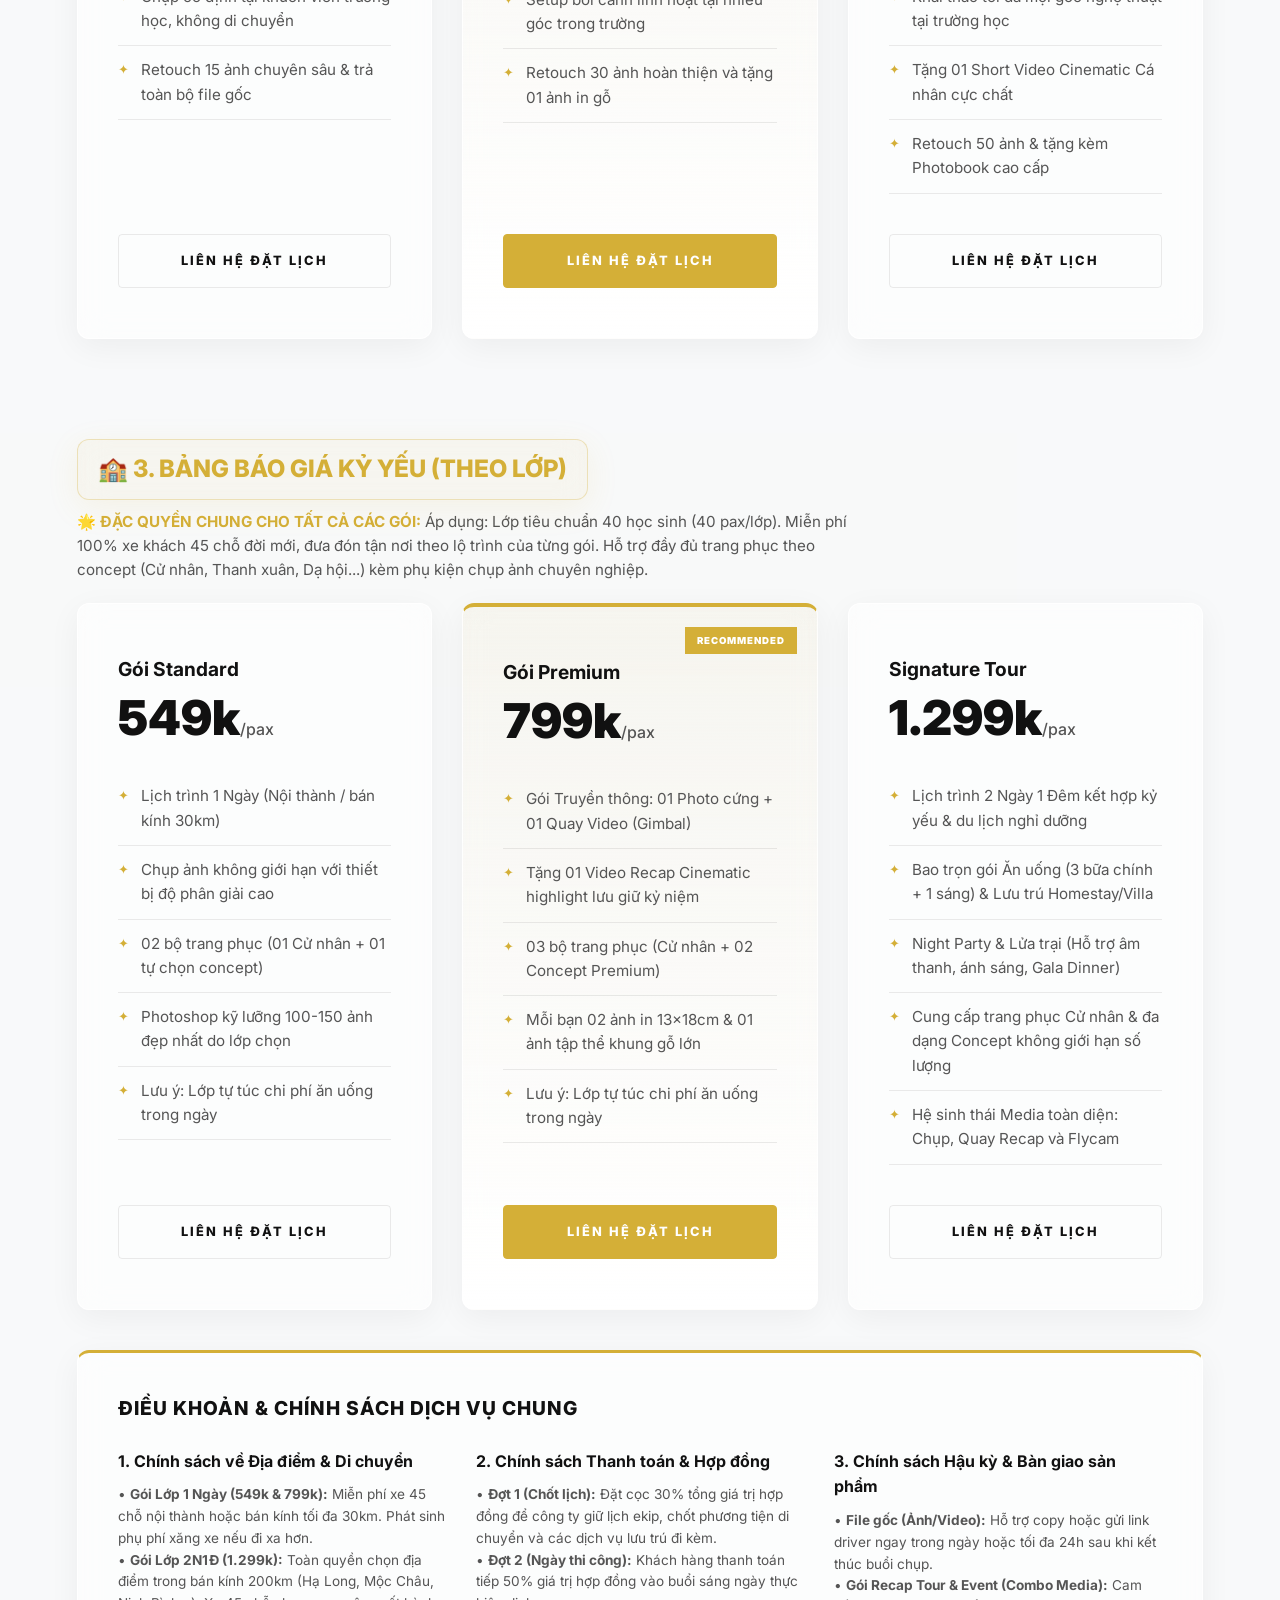
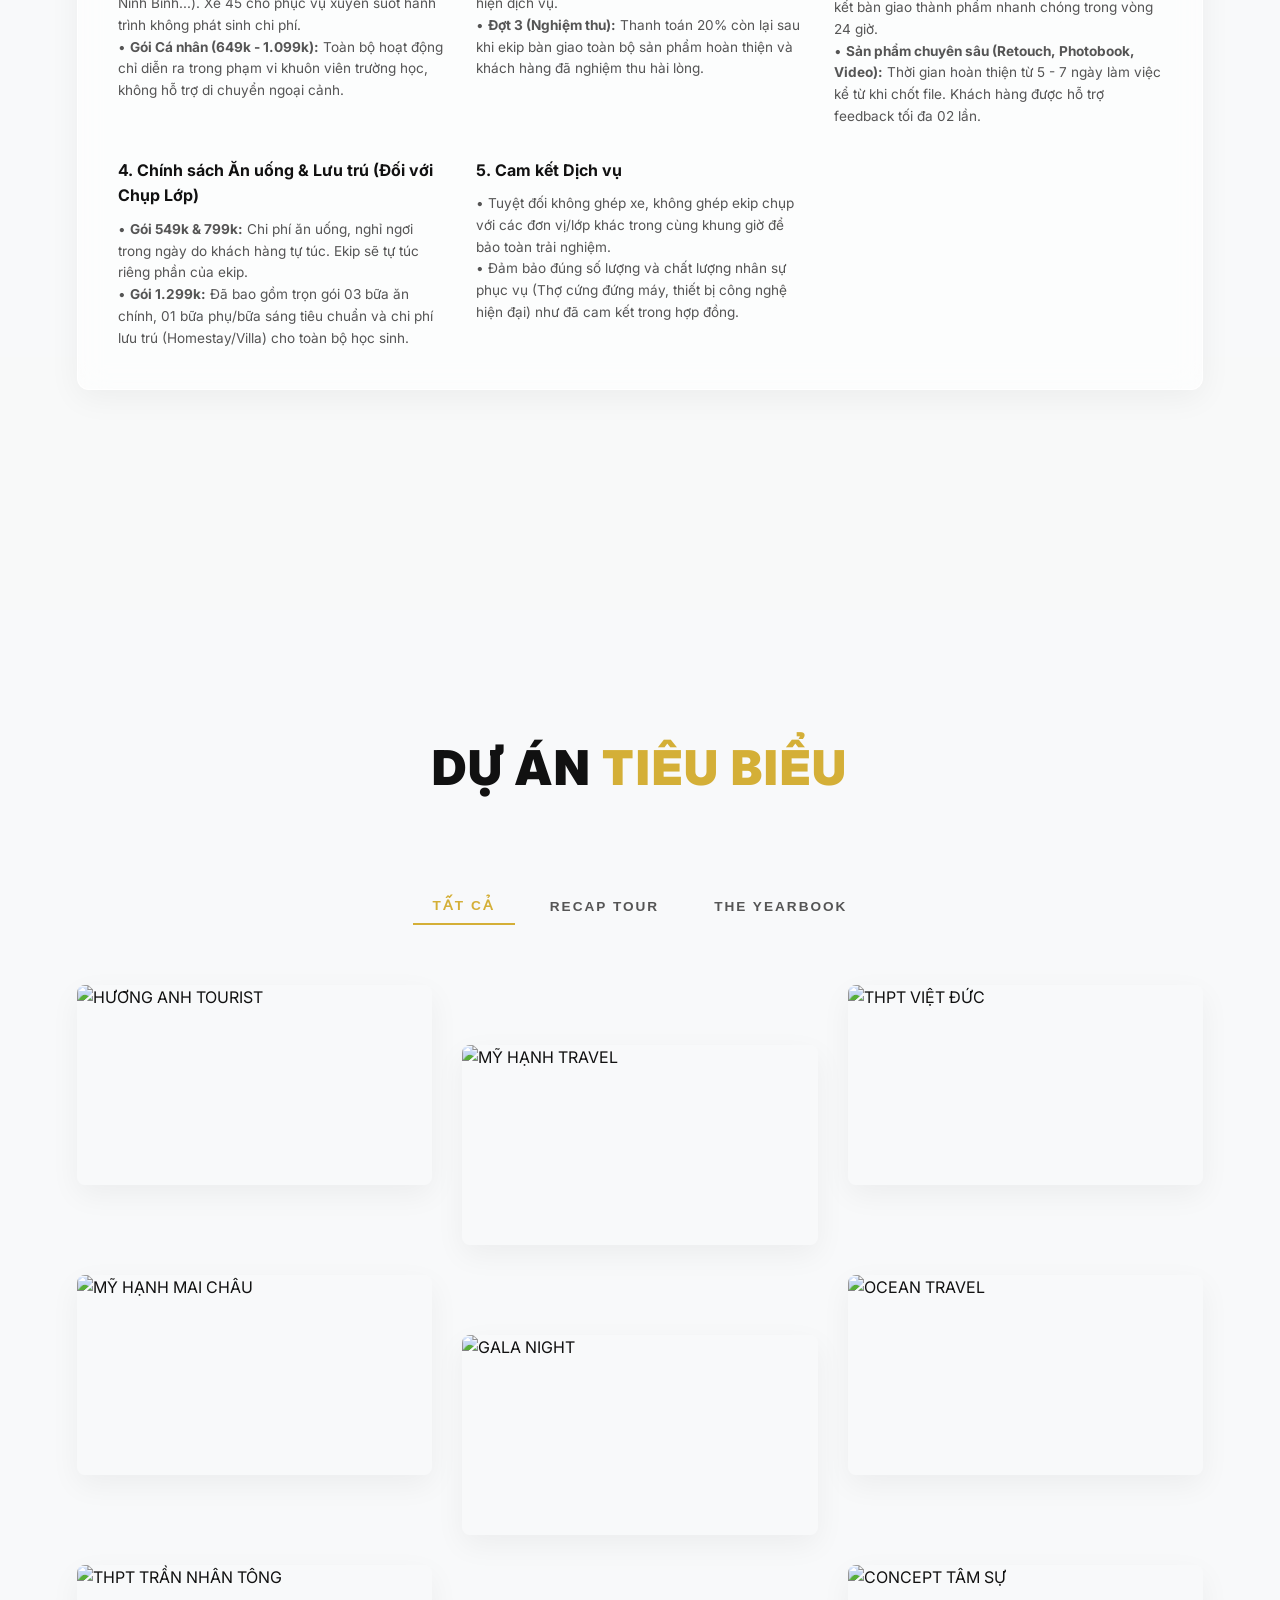
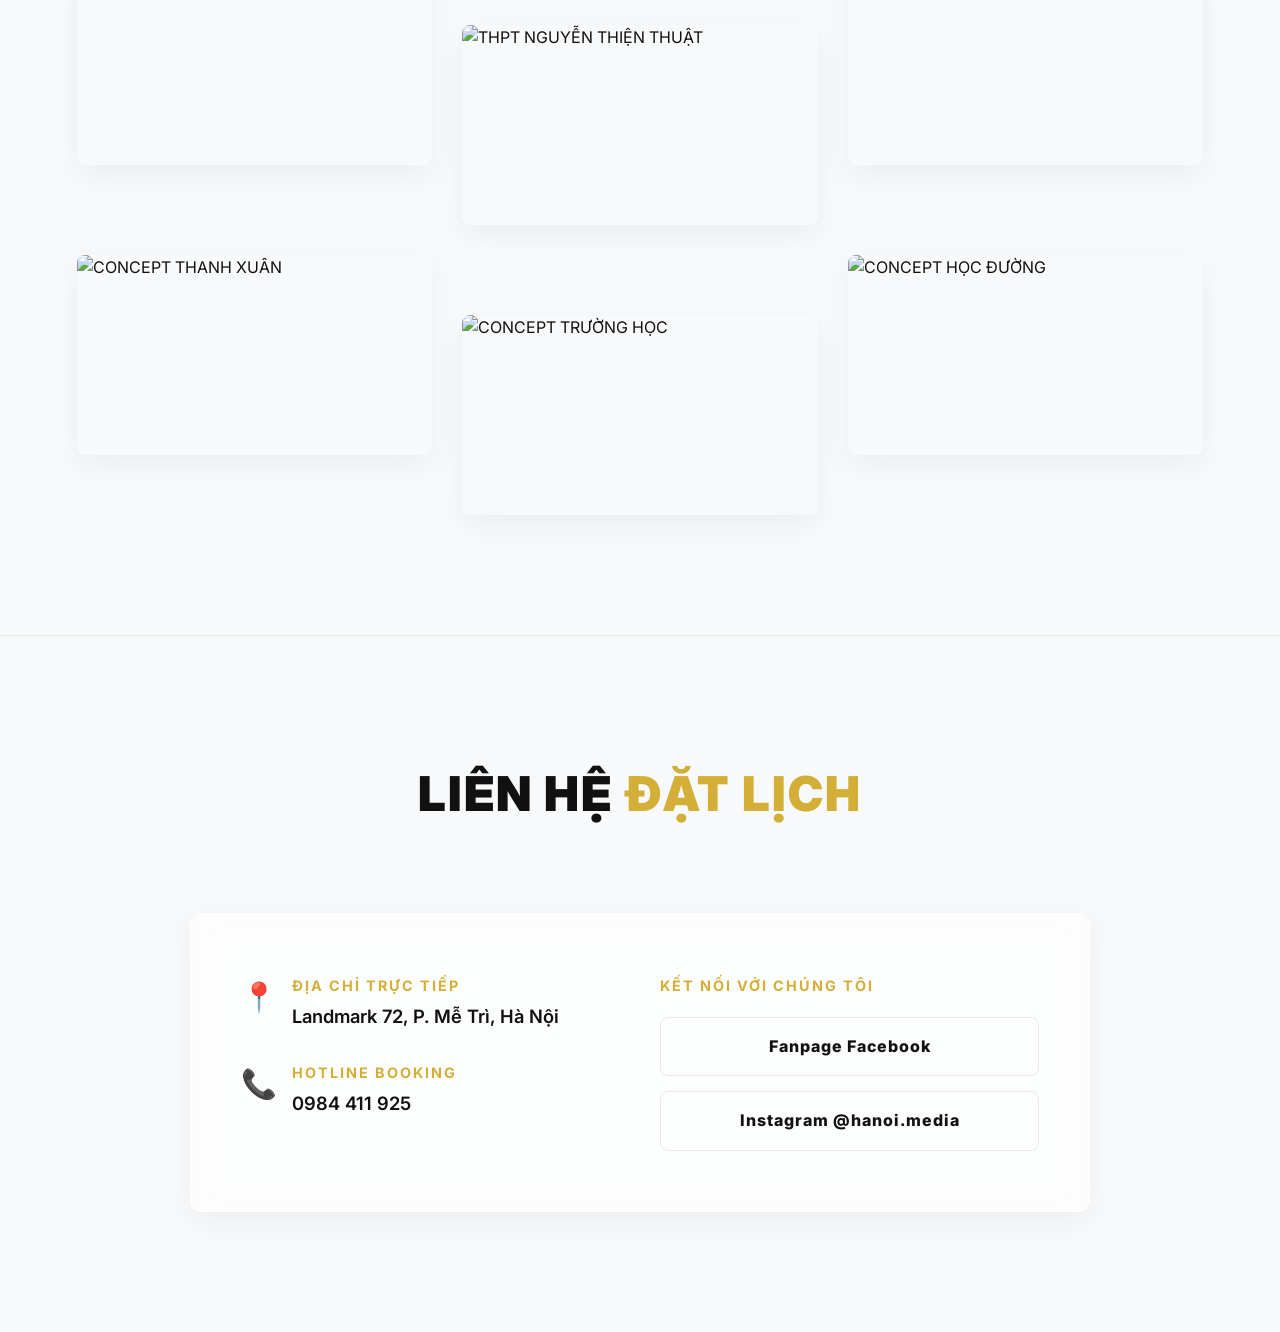
==== commit fee8a041: "index.html" ====
--- a/services.html
+++ b/services.html
@@ -51,7 +51,7 @@
                 <div class="p-card featured reveal-target interactable-card glass-backdrop">
                     <span class="p-badge">BEST SELLER</span>
                     <h4 class="p-name">Combo Media</h4>
-                    <div class="p-price">3.000K</div>
+                    <div class="p-price">4.000K</div>
                     <ul class="p-features">
                         <li>Bao gồm 02 Nhân sự (Photo + Video 4K) theo sát</li>
                         <li>Tặng Video TikTok Viral bắt trend</li>
@@ -285,4 +285,4 @@
 
     <script src="script.js"></script>
 </body>
-</html>+</html>
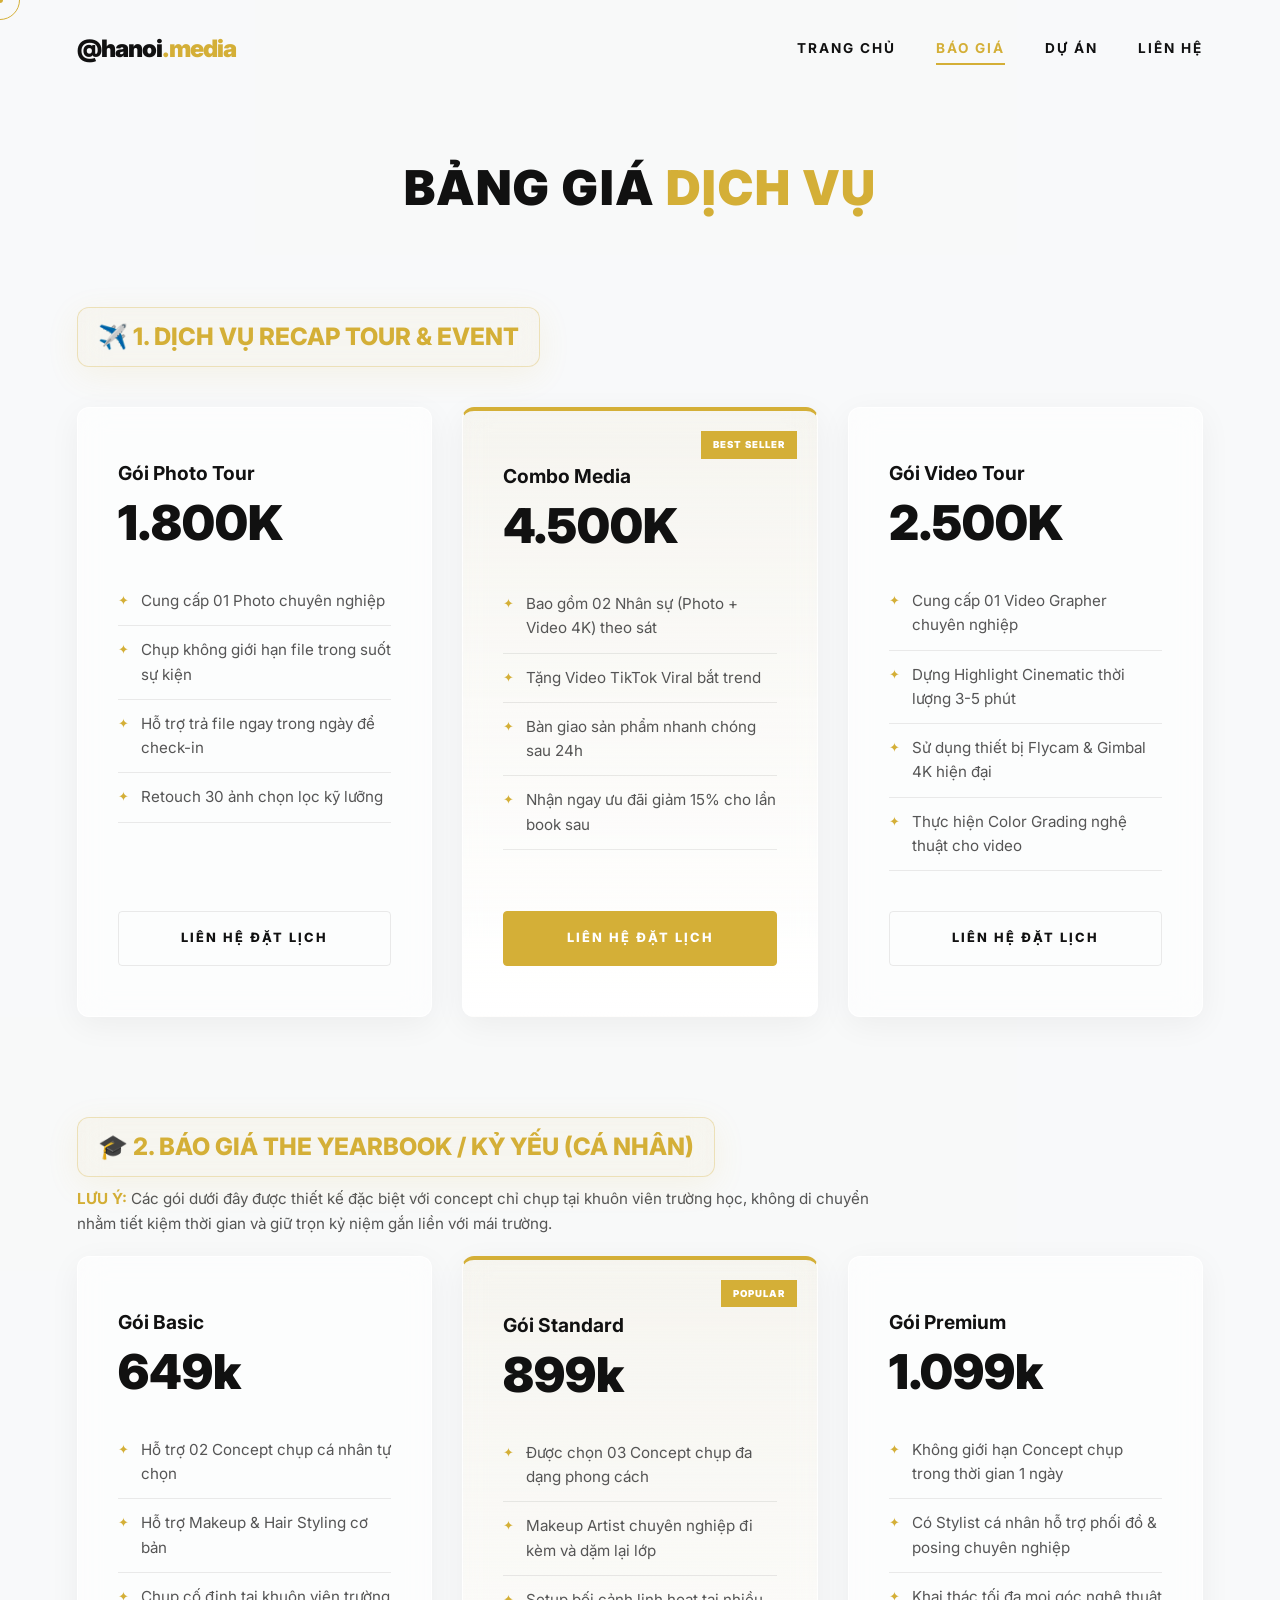
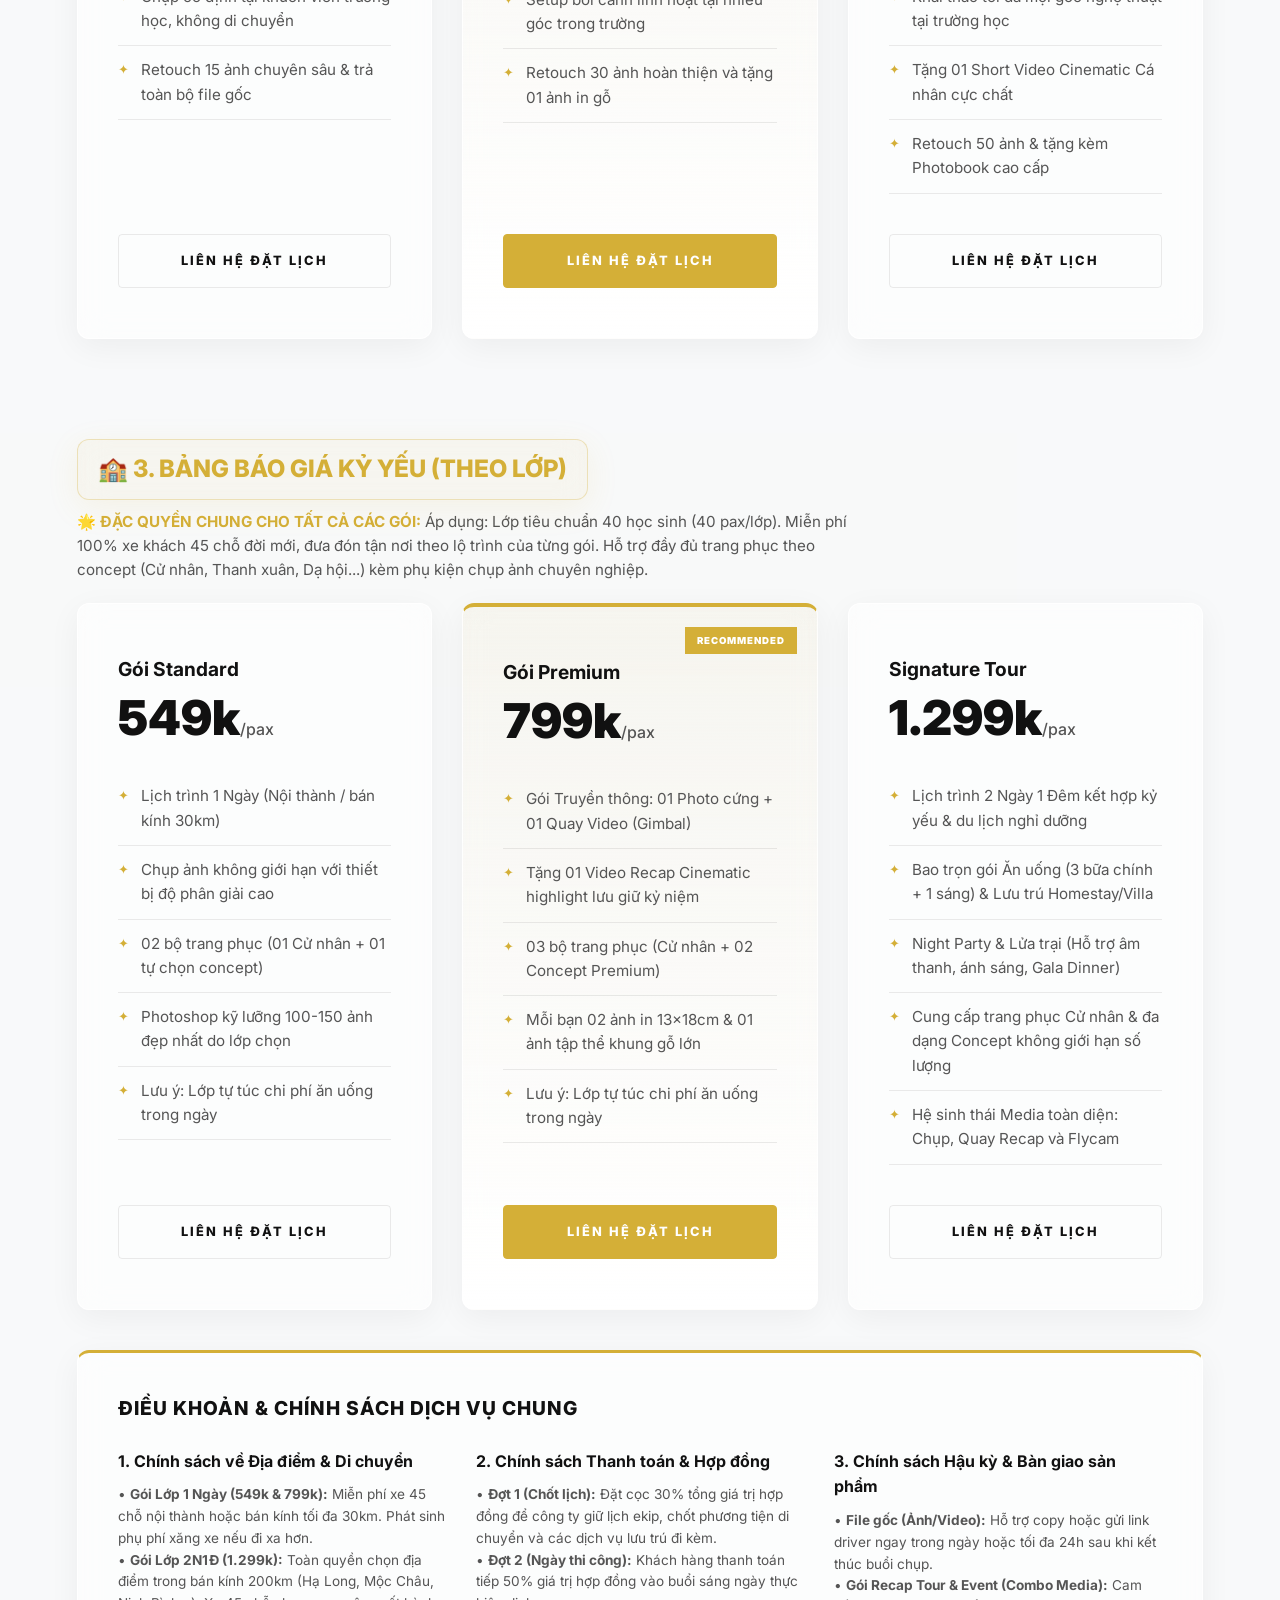
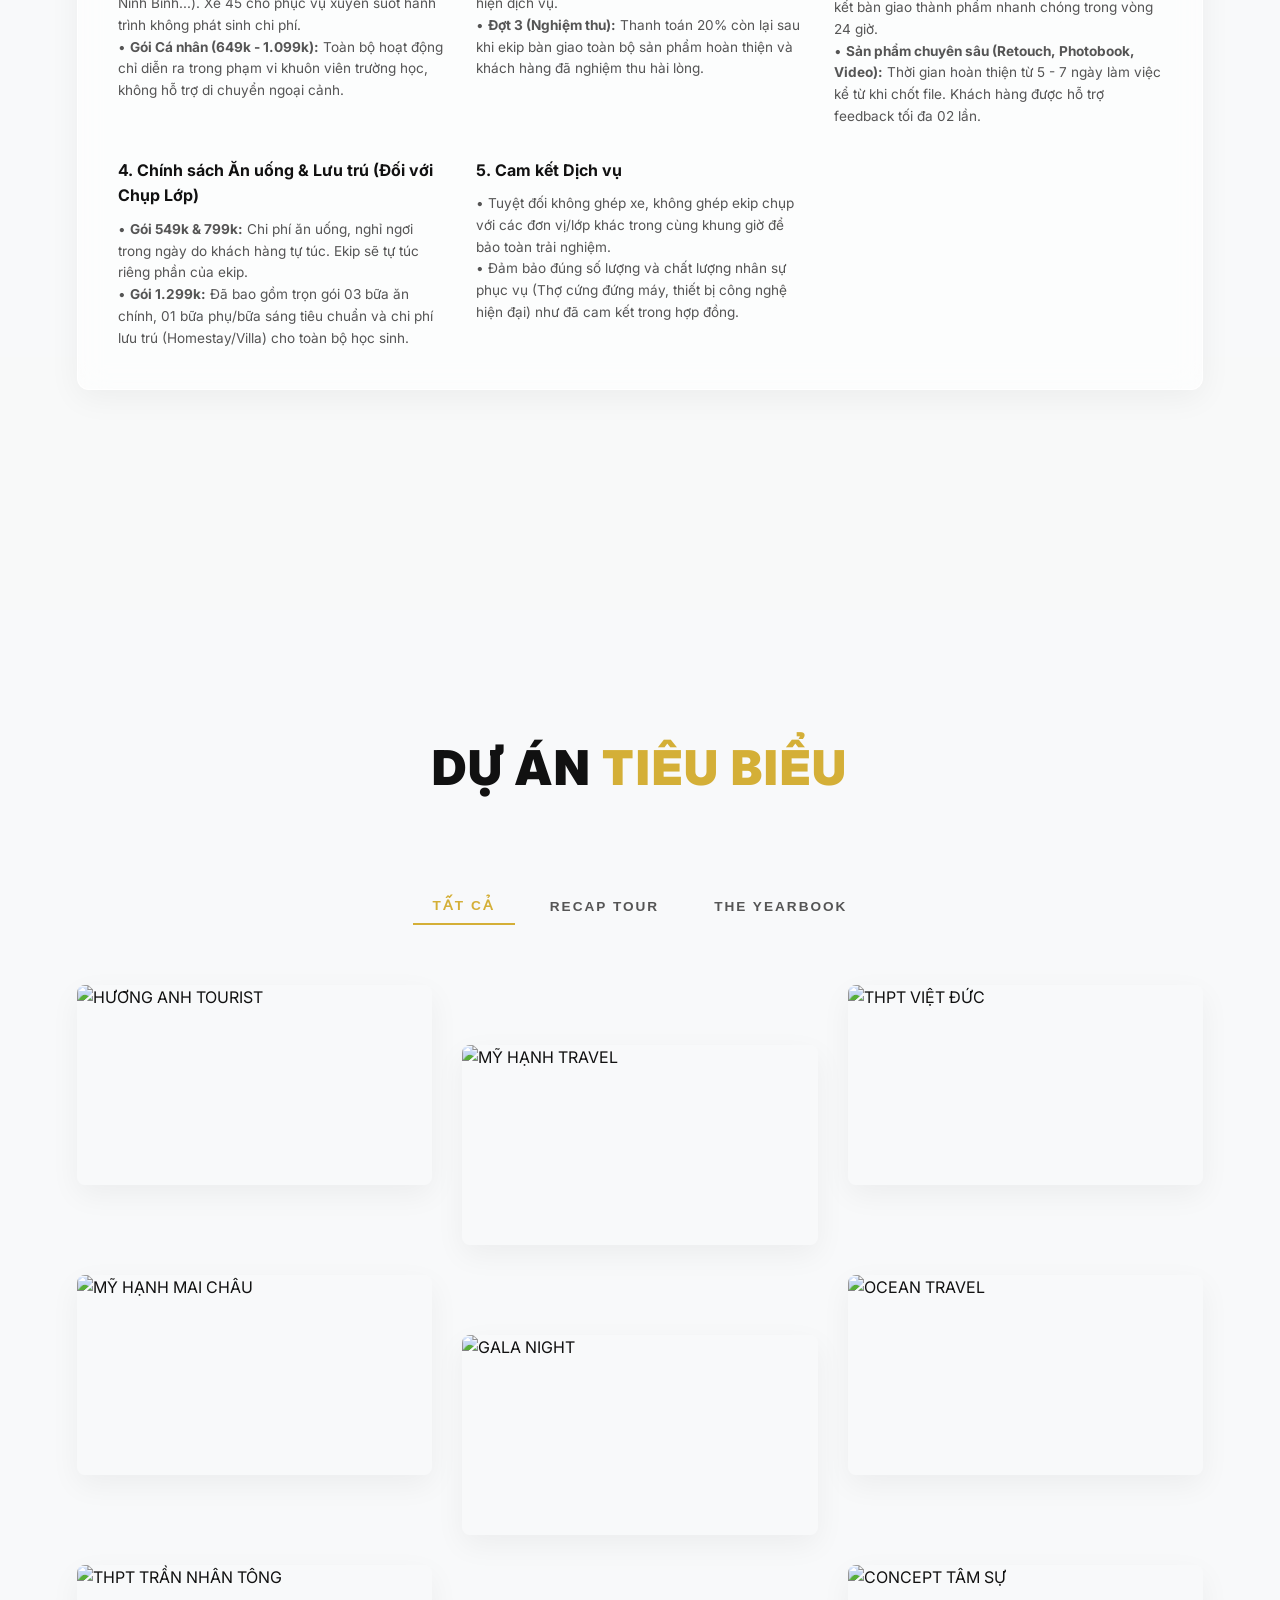
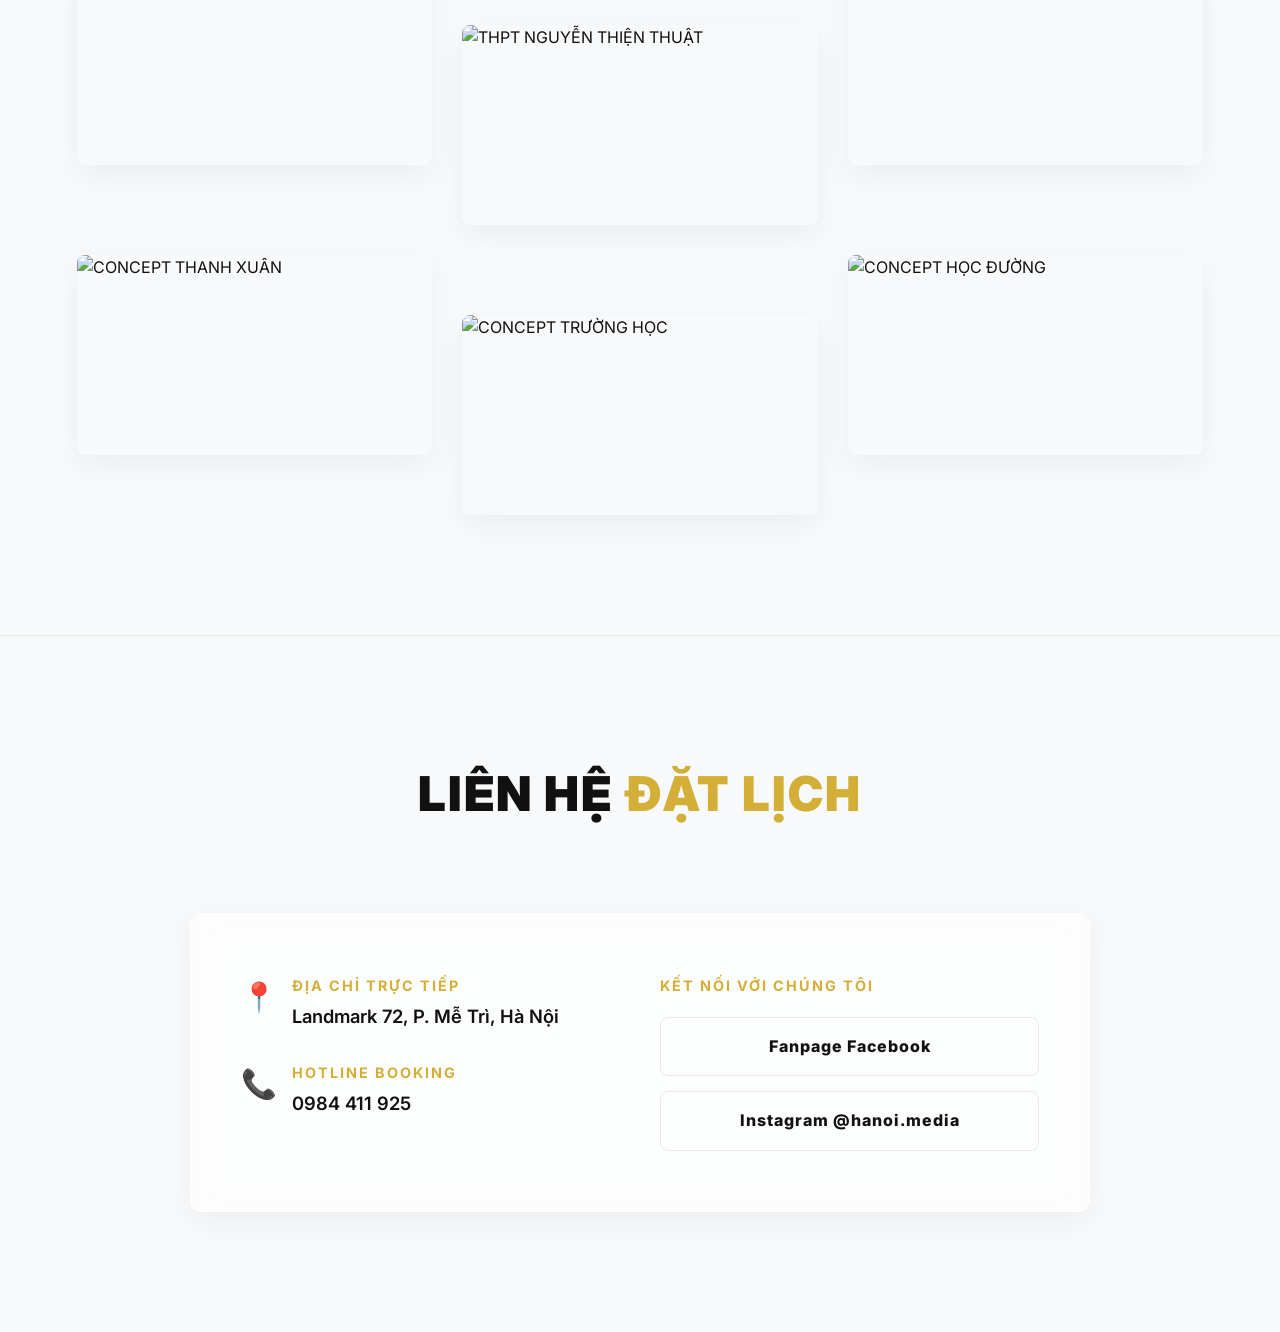
==== commit 3f8a8cd4: "Add files via upload" ====
--- a/services.html
+++ b/services.html
@@ -39,7 +39,7 @@
             <div class="pricing-grid">
                 <div class="p-card reveal-target interactable-card glass-backdrop">
                     <h4 class="p-name">Gói Photo Tour</h4>
-                    <div class="p-price">1.600K</div>
+                    <div class="p-price">1.800K</div>
                     <ul class="p-features">
                         <li>Cung cấp 01 Photo chuyên nghiệp</li>
                         <li>Chụp không giới hạn file trong suốt sự kiện</li>
@@ -51,7 +51,7 @@
                 <div class="p-card featured reveal-target interactable-card glass-backdrop">
                     <span class="p-badge">BEST SELLER</span>
                     <h4 class="p-name">Combo Media</h4>
-                    <div class="p-price">4.000K</div>
+                    <div class="p-price">4.500K</div>
                     <ul class="p-features">
                         <li>Bao gồm 02 Nhân sự (Photo + Video 4K) theo sát</li>
                         <li>Tặng Video TikTok Viral bắt trend</li>
@@ -62,7 +62,7 @@
                 </div>
                 <div class="p-card reveal-target interactable-card glass-backdrop">
                     <h4 class="p-name">Gói Video Tour</h4>
-                    <div class="p-price">1.800K</div>
+                    <div class="p-price">2.500K</div>
                     <ul class="p-features">
                         <li>Cung cấp 01 Video Grapher chuyên nghiệp</li>
                         <li>Dựng Highlight Cinematic thời lượng 3-5 phút</li>
@@ -230,7 +230,6 @@
         </div>
 
         <div class="portfolio-grid">
-            <!-- 12 ẢNH FULL MÀU 100% TỰ NHIÊN -->
             <div class="port-item tour reveal-target interactable-card"><img src="https://lh3.googleusercontent.com/u/0/d/1eHLk7X2sIbjV9aNWU6n1ELz2aLb2Y8mP" alt="HƯƠNG ANH TOURIST"></div>
             <div class="port-item yearbook reveal-target interactable-card"><img src="https://lh3.googleusercontent.com/u/0/d/1AKC8KPX5UDWj5Qa9kyHWvLqHAgIEK83l" alt="MỸ HẠNH TRAVEL"></div>
             <div class="port-item tour reveal-target interactable-card"><img src="https://lh3.googleusercontent.com/u/0/d/1Jy-L4CkHvp9bqhQ2Of9HNmbgdl6bjm8P" alt="THPT VIỆT ĐỨC"></div>
@@ -240,12 +239,12 @@
             <div class="port-item yearbook reveal-target interactable-card"><img src="https://lh3.googleusercontent.com/u/0/d/16lwtqFBTvGqq4s1b2KLaitCBO47tPD39" alt="OCEAN TRAVEL"></div>
             
             <div class="port-item tour reveal-target interactable-card"><img src="https://lh3.googleusercontent.com/u/0/d/1CTvPVQ7ui_wI3o9RA6NrAGW8ye1YFXd-" alt="THPT TRẦN NHÂN TÔNG"></div>
-            <div class="port-item yearbook reveal-target interactable-card"><img src="https://lh3.googleusercontent.com/u/0/d/1Taag565MYCa7VeaSC_r4JTfPnUTY8i3T" alt="THPT NGUYỄN THIỆN THUẬT"></div>
-            <div class="port-item tour reveal-target interactable-card"><img src="https://lh3.googleusercontent.com/u/0/d/1iZ8Eapy8Qrxf8_vXnwaojyFQ-ue3SX5X" alt="CONCEPT TÂM SỰ"></div>
+            <div class="port-item yearbook reveal-target interactable-card"><img src="https://lh3.googleusercontent.com/u/0/d/1iZ8Eapy8Qrxf8_vXnwaojyFQ-ue3SX5X" alt="THPT NGUYỄN THIỆN THUẬT"></div>
+            <div class="port-item tour reveal-target interactable-card"><img src="https://lh3.googleusercontent.com/u/0/d/13phgzSD9gRf5YPt5efUqVSrjeQJbdawH" alt="CONCEPT TÂM SỰ"></div>
             
             <div class="port-item yearbook reveal-target interactable-card"><img src="https://lh3.googleusercontent.com/u/0/d/1IGKuuWVN4yeuqmdhIUcPNxCHN67d6FCC" alt="CONCEPT THANH XUÂN"></div>
-            <div class="port-item tour reveal-target interactable-card"><img src="https://lh3.googleusercontent.com/u/0/d/1aTgAviMYbggUosETEvZ0vaogzpGgAjyP" alt="CONCEPT TRƯỜNG HỌC"></div>
-            <div class="port-item yearbook reveal-target interactable-card"><img src="https://lh3.googleusercontent.com/u/0/d/1 Cane_ehgk_rayLbvwDGMcF58iqHTqDdMcG78" alt="CONCEPT HỌC ĐƯỜNG"></div>
+            <div class="port-item tour reveal-target interactable-card"><img src="https://lh3.googleusercontent.com/u/0/d/1ok05xKhpg-GqtUHmifs3rlyBkKUhe3xx" alt="CONCEPT TRƯỜNG HỌC"></div>
+            <div class="port-item yearbook reveal-target interactable-card"><img src="https://lh3.googleusercontent.com/u/0/d/1aTgAviMYbggUosETEvZ0vaogzpGgAjyP" alt="CONCEPT HỌC ĐƯỜNG"></div>
         </div>
     </section>
 
@@ -285,4 +284,4 @@
 
     <script src="script.js"></script>
 </body>
-</html>
+</html>
--- a/style.css
+++ b/style.css
@@ -5,11 +5,11 @@
     /* DEFAULT (DARK THEME - ÁP DỤNG TRANG CHỦ) */
     --bg-deep: #030303;
     --bg-card: rgba(255, 255, 255, 0.03);
-    --border-glass: #D4AF37;
+    --border-glass: rgba(255, 255, 255, 0.08);
     --gold: #D4AF37;
     --gold-glow: rgba(212, 175, 55, 0.15);
     --text-main: #ffffff;
-    --text-muted: #888888;
+    --text-muted: #ffffff;
     --transition: all 0.6s cubic-bezier(0.25, 1, 0.5, 1);
 
     --nav-bg: rgba(3, 3, 3, 0.8);
@@ -229,4 +229,116 @@
     .p-card .btn-card:not(.gold) { border-color: var(--gold); color: var(--gold); }
     
     .contact-container { grid-template-columns: 1fr; padding: 40px 30px; gap: 30px; }
+}
+
+/* =========================================
+   11. PARTNERS (LOGO MARQUEE)
+========================================= */
+.marquee-container {
+    width: 100%;
+    overflow: hidden;
+    position: relative;
+    padding: 20px 0;
+    mask-image: linear-gradient(to right, transparent, black 15%, black 85%, transparent);
+    -webkit-mask-image: linear-gradient(to right, transparent, black 15%, black 85%, transparent);
+}
+
+.marquee-track {
+    display: flex;
+    gap: 80px;
+    align-items: center;
+    width: max-content;
+    animation: scrollMarquee 35s linear infinite;
+}
+
+.partner-logo {
+    height: 50px;
+    width: auto;
+    object-fit: contain;
+    transition: var(--transition);
+}
+
+.partner-logo:hover {
+    transform: scale(1.1);
+}
+
+@keyframes scrollMarquee {
+    0% { transform: translateX(0); }
+    100% { transform: translateX(-50%); } 
+}
+
+@media (max-width: 1024px) {
+    .partner-logo { height: 35px; }
+    .marquee-track { gap: 40px; animation-duration: 20s; }
+}
+
+/* =========================================
+   12. YOUTUBE VIDEO SECTION
+========================================= */
+.video-grid {
+    display: grid;
+    grid-template-columns: repeat(3, 1fr);
+    gap: 30px;
+    max-width: 1200px;
+    margin: 0 auto;
+}
+
+.video-card {
+    overflow: hidden;
+    border-radius: 12px;
+    transition: var(--transition);
+    display: flex;
+    flex-direction: column;
+}
+
+.video-card:hover {
+    transform: translateY(-10px);
+    border-color: var(--gold);
+    box-shadow: 0 20px 40px rgba(0,0,0,0.3);
+}
+
+.video-wrapper {
+    position: relative;
+    padding-bottom: 56.25%; 
+    height: 0;
+    overflow: hidden;
+    border-bottom: 1px solid var(--border-glass);
+}
+
+.video-wrapper iframe {
+    position: absolute;
+    top: 0;
+    left: 0;
+    width: 100%;
+    height: 100%;
+    border: none;
+    cursor: auto !important; 
+}
+
+.video-info {
+    padding: 25px 20px;
+    text-align: center;
+    background: transparent;
+}
+
+.video-info h4 {
+    color: var(--gold);
+    font-size: 1.1rem;
+    font-weight: 800;
+    letter-spacing: 1px;
+    margin-bottom: 5px;
+    text-transform: uppercase;
+}
+
+.video-info p {
+    color: var(--text-main);
+    font-size: 0.85rem;
+    font-weight: 400;
+}
+
+@media (max-width: 1024px) {
+    .video-grid {
+        grid-template-columns: 1fr;
+        padding: 0 10px;
+    }
 }
